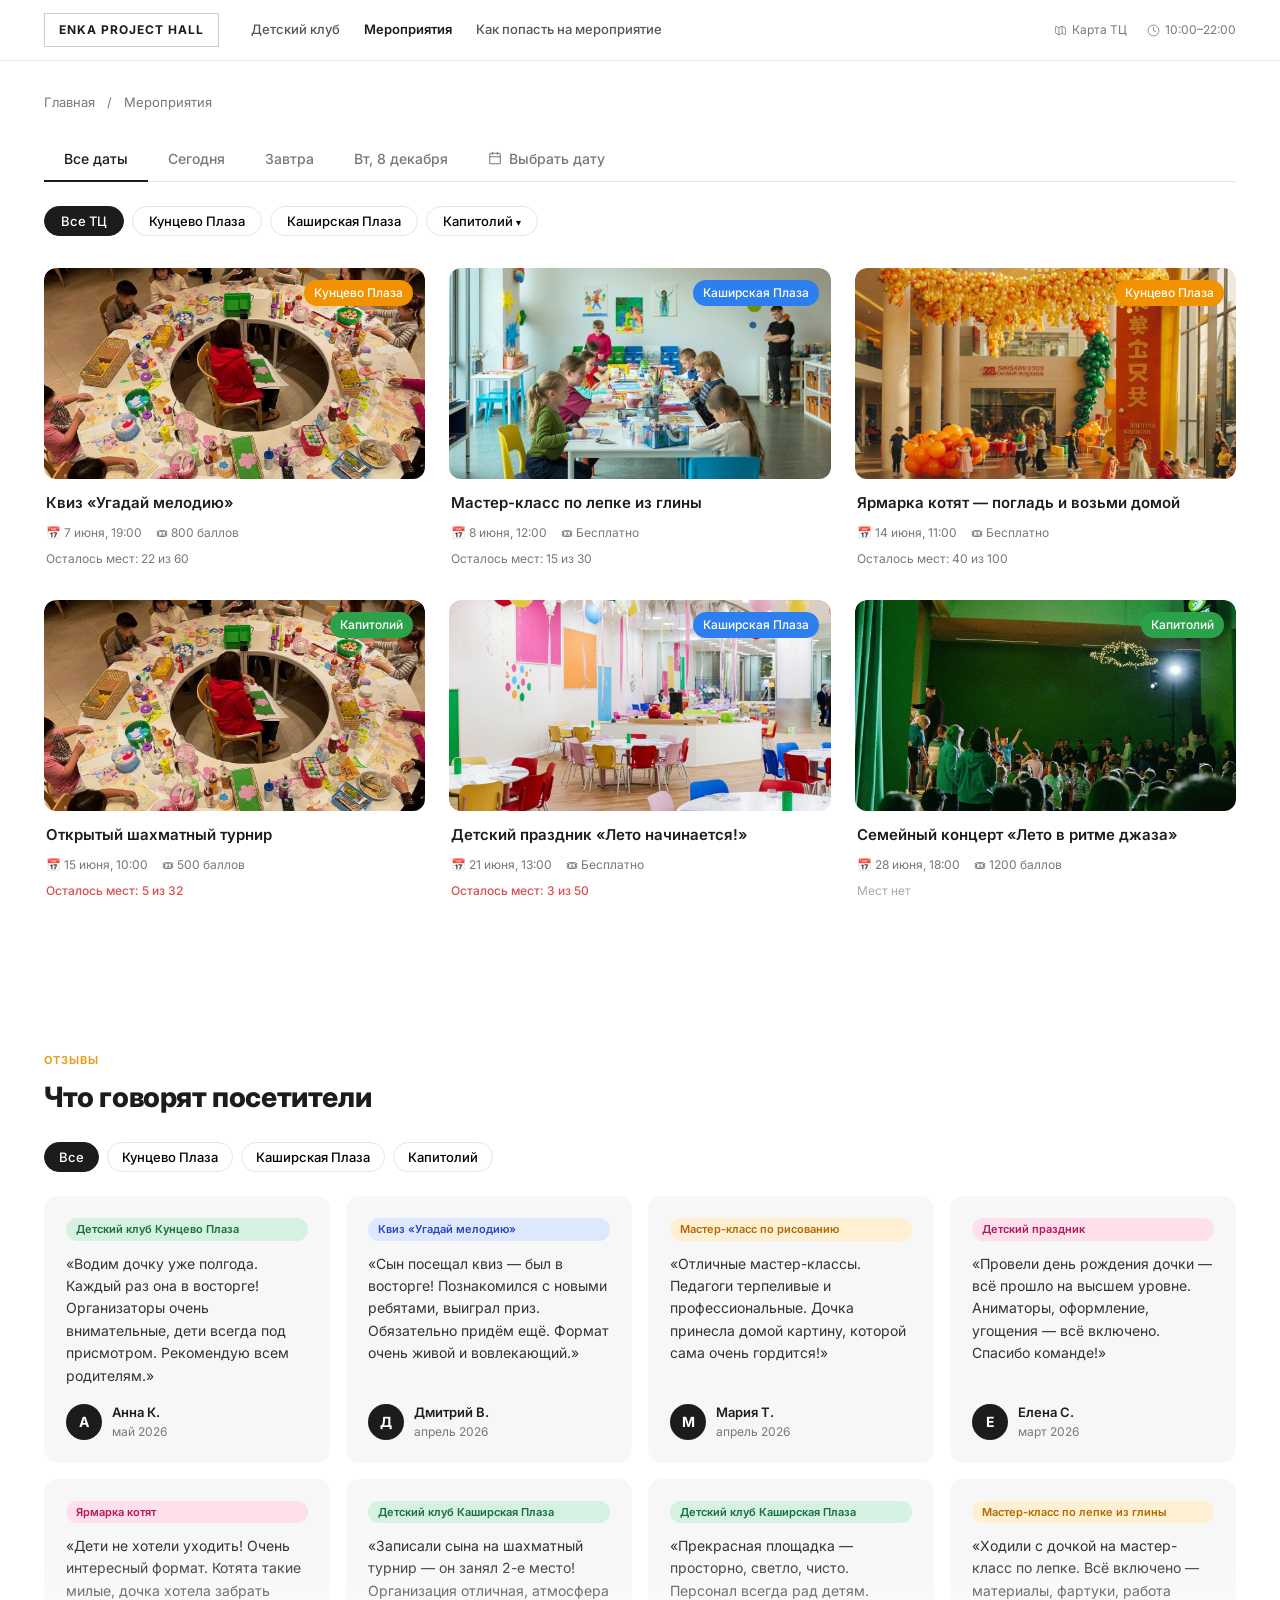
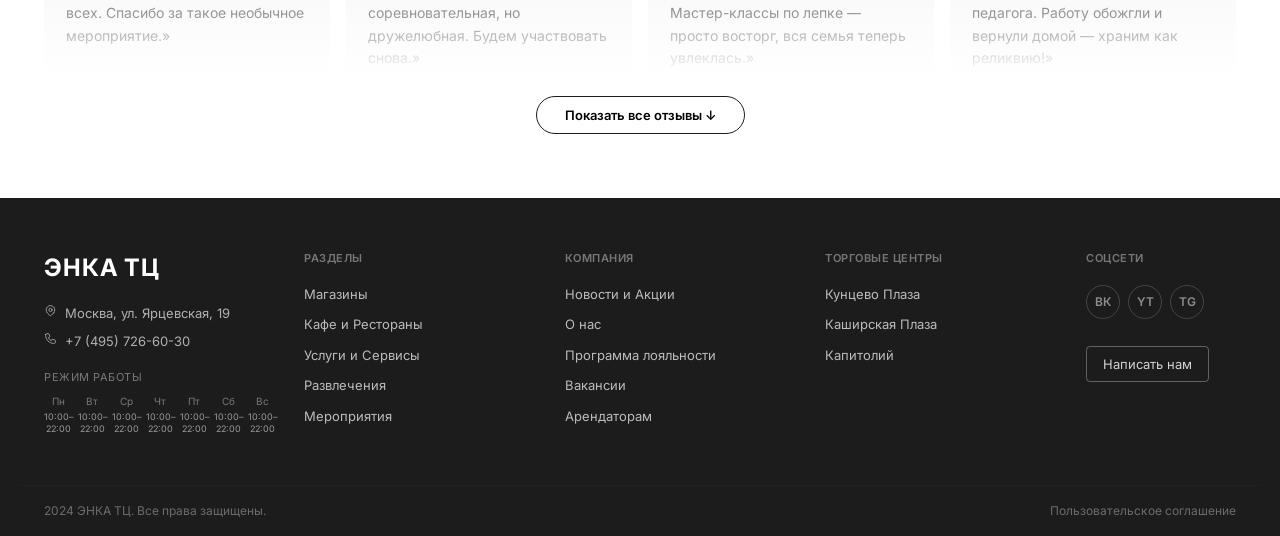
==== index.html @ 7081c16c "Соц-попап, ТЦ-бейджи на карточках, фикс кнопок App Store - landings.js: попап Telegram + ВКонтакте ч" ====
<!DOCTYPE html>
<html lang="ru">
<head>
  <meta charset="UTF-8">
  <meta name="viewport" content="width=device-width, initial-scale=1.0">
  <title>Мероприятия — ЭНКА ТЦ</title>
  <link rel="stylesheet" href="css/style.css">
  <style>
    html { scroll-behavior: smooth; }

    /* TC filter pills */
    .filters { display: flex; gap: 8px; flex-wrap: wrap; }
    .tc-pill {
      padding: 6px 16px; border: 1.5px solid #E5E5E5; border-radius: 50px;
      background: #fff; font-size: 13px; font-weight: 500; cursor: pointer;
      transition: border-color .18s, background .18s, color .18s;
      white-space: nowrap;
    }
    .tc-pill:hover { border-color: #1C1C1C; }
    .tc-pill.active { background: #1C1C1C; color: #fff; border-color: #1C1C1C; }
    .tc-pill__arrow { font-size: 10px; display: inline-block; transition: transform .18s; }
    .tc-pill--parent.open .tc-pill__arrow { transform: rotate(180deg); }
    .filters-kap { display: none; margin-top: 8px; gap: 8px; flex-wrap: wrap; }
    .filters-kap.open { display: flex; }
    .tc-pill--sub { font-size: 12px; padding: 4px 12px; color: #555; }
    .tc-pill--sub.active { background: #444; color: #fff; border-color: #444; }

    /* Default image overlay */
    .event-card__img-wrap--default::after {
      content: ''; position: absolute; inset: 0;
      background: rgba(0,0,0,.18); pointer-events: none;
    }

    /* === Reviews === */
    .reviews-section { padding: 64px 0; background: #fff; }
    .reviews-section__header { margin-bottom: 24px; }
    .reviews-section__eyebrow { font-size: 11px; font-weight: 700; letter-spacing: 1px; text-transform: uppercase; color: #E8A020; margin-bottom: 8px; }
    .reviews-section__title { font-size: 28px; font-weight: 800; letter-spacing: -.4px; }
    .reviews-filter { display: flex; gap: 8px; flex-wrap: wrap; margin-bottom: 24px; }
    .reviews-filter__btn {
      padding: 6px 14px; border: 1px solid #E5E5E5; border-radius: 20px;
      background: #fff; font-size: 13px; font-weight: 500; cursor: pointer; transition: .15s;
    }
    .reviews-filter__btn:hover { border-color: #1C1C1C; }
    .reviews-filter__btn.active { background: #1C1C1C; color: #fff; border-color: #1C1C1C; }

    /* Reviews collapse */
    .reviews-grid-wrap { position: relative; }
    .reviews-grid-wrap.collapsed .reviews-grid { max-height: 480px; overflow: hidden; }
    .reviews-grid-wrap.collapsed::after {
      content: ''; position: absolute; bottom: 0; left: 0; right: 0;
      height: 120px; background: linear-gradient(to bottom, transparent, #fff);
      pointer-events: none;
    }
    .reviews-expand-btn {
      display: block; margin: 20px auto 0; padding: 10px 28px;
      border: 1.5px solid #1C1C1C; border-radius: 50px;
      background: #fff; font-size: 13px; font-weight: 600; cursor: pointer;
      transition: background .15s, color .15s;
    }
    .reviews-expand-btn:hover { background: #1C1C1C; color: #fff; }

    .reviews-grid { display: grid; grid-template-columns: repeat(auto-fill, minmax(280px, 1fr)); gap: 16px; transition: max-height .5s ease; }
    .review-item {
      background: #F7F7F7; border-radius: 14px; padding: 22px; transition: opacity .2s;
      display: flex; flex-direction: column;
    }
    .review-item.hidden { display: none; }
    .review-item__tag {
      display: inline-block; padding: 3px 10px;
      border-radius: 20px; font-size: 11px; font-weight: 600; margin-bottom: 12px;
    }
    /* Tag color palettes by event type */
    .review-item__tag--kids    { background: #d4f1e1; color: #1a6e42; }
    .review-item__tag--quiz    { background: #dde8ff; color: #3044b8; }
    .review-item__tag--master  { background: #fff0d4; color: #b06b00; }
    .review-item__tag--concert { background: #ede0f8; color: #6d28d9; }
    .review-item__tag--party   { background: #fde0ec; color: #b5175a; }
    .review-item__tag--sport   { background: #d4eef5; color: #0e6e8a; }
    .review-item__tag--default { background: #F0F0F0; color: #555; }

    .review-item__text { font-size: 14px; line-height: 1.6; color: #333; margin-bottom: 16px; flex: 1; }
    .review-item__author { display: flex; align-items: center; gap: 10px; margin-top: auto; }
    .review-item__avatar {
      width: 36px; height: 36px; border-radius: 50%; background: #1C1C1C; color: #fff;
      font-size: 14px; font-weight: 700; display: flex; align-items: center; justify-content: center;
      flex-shrink: 0;
    }
    .review-item__name { font-size: 13px; font-weight: 600; }
    .review-item__date { font-size: 12px; color: #787878; }
  </style>
</head>
<body class="page-wrapper">

  <header class="header">
    <div class="header__inner">
      <a href="index.html" class="header__logo">Enka Project Hall</a>
      <nav class="header__nav">
        <a href="kids-landings/kuntsevo/index.html">Детский клуб</a>
        <a href="index.html" class="active">Мероприятия</a>
        <a href="how-it-works.html">Как попасть на мероприятие</a>
      </nav>
      <div class="header__util">
        <div class="header__util-item">
          <a href="#">
            <svg width="13" height="13" fill="none" stroke="currentColor" stroke-width="1.5" viewBox="0 0 24 24"><path d="M9 20l-5.447-2.724A1 1 0 013 16.382V5.618a1 1 0 011.447-.894L9 7m0 13l6-3m-6 3V7m6 10l4.553 2.276A1 1 0 0021 18.382V7.618a1 1 0 00-.553-.894L15 4m0 13V4m0 0L9 7"/></svg>
            Карта ТЦ
          </a>
        </div>
        <div class="header__util-item">
          <svg width="13" height="13" fill="none" stroke="currentColor" stroke-width="1.5" viewBox="0 0 24 24"><circle cx="12" cy="12" r="10"/><path stroke-linecap="round" d="M12 6v6l4 2"/></svg>
          10:00–22:00
        </div>
      </div>
    </div>
  </header>


  <main>
    <div class="container">

      <nav class="breadcrumbs" aria-label="Хлебные крошки">
        <a href="#">Главная</a>
        <span class="breadcrumbs__sep">/</span>
        <span>Мероприятия</span>
      </nav>

      <!-- Date tabs -->
      <div class="date-tabs" id="dateTabs">
        <button class="date-tab active" data-date="all">Все даты</button>
        <button class="date-tab" id="tabToday"   data-date="today"></button>
        <button class="date-tab" id="tabTomorrow" data-date="tomorrow"></button>
        <button class="date-tab" id="tabDayAfter" data-date="dayafter"></button>
        <button class="date-tab date-tab--picker" id="tabPicker" data-date="picker">
          <svg width="14" height="14" fill="none" stroke="currentColor" stroke-width="1.8" viewBox="0 0 24 24"><rect x="3" y="4" width="18" height="18" rx="2"/><path stroke-linecap="round" d="M16 2v4M8 2v4M3 10h18"/></svg>
          <span id="tabPickerLabel">Выбрать дату</span>
        </button>
      </div>

      <div class="filters" id="filters">
        <button class="tc-pill active" data-tc="" id="tcAll">Все ТЦ</button>
        <button class="tc-pill" data-tc="kuntsevo">Кунцево Плаза</button>
        <button class="tc-pill" data-tc="kashirskaya">Каширская Плаза</button>
        <button class="tc-pill tc-pill--parent" data-tc="kapitoliy" id="tcKapBtn">Капитолий <span class="tc-pill__arrow">▾</span></button>
      </div>
      <div class="filters-kap" id="filtersKap">
        <button class="tc-pill tc-pill--sub" data-kap="kap-all">Все</button>
        <button class="tc-pill tc-pill--sub" data-kap="kap-vernadskogo">Вернадского</button>
        <button class="tc-pill tc-pill--sub" data-kap="kap-yasenevo">Ясенево</button>
        <button class="tc-pill tc-pill--sub" data-kap="kap-kolomenskoe">Коломенское</button>
        <button class="tc-pill tc-pill--sub" data-kap="kap-tepli-stan">Тёплый Стан</button>
        <button class="tc-pill tc-pill--sub" data-kap="kap-bibirevo">Бибирево</button>
        <button class="tc-pill tc-pill--sub" data-kap="kap-otradnoe">Отрадное</button>
        <button class="tc-pill tc-pill--sub" data-kap="kap-medvedkovo">Медведково</button>
        <button class="tc-pill tc-pill--sub" data-kap="kap-perovo">Перово</button>
        <button class="tc-pill tc-pill--sub" data-kap="kap-mitino">Митино</button>
      </div>

      <div class="events-grid" id="eventsGrid">

        <article class="event-card" data-tc="kuntsevo" data-type="quiz" data-date="2026-06-07">
          <a href="event.html#ticket-booking" class="event-card__link">
            <div class="event-card__img-wrap">
              <img src="img/hf_20260605_105018_34777873-0bb5-4d74-969a-7efc2752403d.png" alt="Квиз Угадай мелодию" loading="lazy">
              <span class="event-card__badge">Кунцево Плаза</span>
            </div>
            <div class="event-card__body">
              <h3 class="event-card__title">Квиз «Угадай мелодию»</h3>
              <div class="event-card__meta">
                <span>📅 7 июня, 19:00</span>
                <span>🎟 800 баллов</span>
              </div>
              <div class="event-card__seats">Осталось мест: 22 из 60</div>
            </div>
          </a>
        </article>

        <article class="event-card" data-tc="kashirskaya" data-type="master-class" data-date="2026-06-08">
          <a href="event.html#ticket-booking" class="event-card__link">
            <div class="event-card__img-wrap">
              <img src="img/hf_20260605_104713_5b276bfe-0da5-4ce1-a019-d7908626c489.png" alt="Мастер-класс по лепке" loading="lazy">
              <span class="event-card__badge">Каширская Плаза</span>
            </div>
            <div class="event-card__body">
              <h3 class="event-card__title">Мастер-класс по лепке из глины</h3>
              <div class="event-card__meta">
                <span>📅 8 июня, 12:00</span>
                <span>🎟 Бесплатно</span>
              </div>
              <div class="event-card__seats">Осталось мест: 15 из 30</div>
            </div>
          </a>
        </article>

        <article class="event-card" data-tc="kuntsevo" data-type="kids" data-date="2026-06-14">
          <a href="event.html#ticket-booking" class="event-card__link">
            <div class="event-card__img-wrap">
              <img src="img/hf_20260605_104644_2b12e580-48d6-42b9-b586-60da3f488c39.png" alt="Ярмарка котят" loading="lazy">
              <span class="event-card__badge">Кунцево Плаза</span>
            </div>
            <div class="event-card__body">
              <h3 class="event-card__title">Ярмарка котят — погладь и возьми домой</h3>
              <div class="event-card__meta">
                <span>📅 14 июня, 11:00</span>
                <span>🎟 Бесплатно</span>
              </div>
              <div class="event-card__seats">Осталось мест: 40 из 100</div>
            </div>
          </a>
        </article>

        <article class="event-card" data-tc="kapitoliy" data-type="quiz" data-date="2026-06-15">
          <a href="event.html#ticket-booking" class="event-card__link">
            <div class="event-card__img-wrap">
              <img src="img/hf_20260605_105018_34777873-0bb5-4d74-969a-7efc2752403d.png" alt="Шахматный турнир" loading="lazy">
              <span class="event-card__badge">Капитолий</span>
            </div>
            <div class="event-card__body">
              <h3 class="event-card__title">Открытый шахматный турнир</h3>
              <div class="event-card__meta">
                <span>📅 15 июня, 10:00</span>
                <span>🎟 500 баллов</span>
              </div>
              <div class="event-card__seats event-card__seats--low">Осталось мест: 5 из 32</div>
            </div>
          </a>
        </article>

        <article class="event-card" data-tc="kashirskaya" data-type="kids" data-date="2026-06-21">
          <a href="event.html#ticket-booking" class="event-card__link">
            <div class="event-card__img-wrap">
              <img src="img/hf_20260605_104809_157f395a-c945-48d2-80f0-a34dfb17ba7d.png" alt="Детский праздник" loading="lazy">
              <span class="event-card__badge">Каширская Плаза</span>
            </div>
            <div class="event-card__body">
              <h3 class="event-card__title">Детский праздник «Лето начинается!»</h3>
              <div class="event-card__meta">
                <span>📅 21 июня, 13:00</span>
                <span>🎟 Бесплатно</span>
              </div>
              <div class="event-card__seats event-card__seats--low">Осталось мест: 3 из 50</div>
            </div>
          </a>
        </article>

        <article class="event-card" data-tc="kapitoliy" data-type="concert" data-date="2026-06-28">
          <a href="event.html#ticket-booking" class="event-card__link">
            <div class="event-card__img-wrap">
              <img src="img/hf_20260605_104737_00a8f8b5-2408-48d4-9c27-2b1f9f0a3313.png" alt="Семейный концерт" loading="lazy">
              <span class="event-card__badge">Капитолий</span>
            </div>
            <div class="event-card__body">
              <h3 class="event-card__title">Семейный концерт «Лето в ритме джаза»</h3>
              <div class="event-card__meta">
                <span>📅 28 июня, 18:00</span>
                <span>🎟 1200 баллов</span>
              </div>
              <div class="event-card__seats event-card__seats--sold">Мест нет</div>
            </div>
          </a>
        </article>

      </div>

      <div class="no-results" id="noResults">
        <div class="no-results__icon">🗓</div>
        <p>Мероприятий по выбранным фильтрам нет.<br>Попробуйте изменить параметры поиска.</p>
      </div>

    </div><!-- /container -->

  </main>

  <!-- ===== REVIEWS SECTION ===== -->
  <section class="reviews-section">
    <div class="container">
      <div class="reviews-section__header">
        <div class="reviews-section__eyebrow">Отзывы</div>
        <div class="reviews-section__title">Что говорят посетители</div>
      </div>
      <div class="reviews-filter">
        <button class="reviews-filter__btn active" data-filter="all">Все</button>
        <button class="reviews-filter__btn" data-filter="kuntsevo">Кунцево Плаза</button>
        <button class="reviews-filter__btn" data-filter="kashirskaya">Каширская Плаза</button>
        <button class="reviews-filter__btn" data-filter="kapitoliy">Капитолий</button>
      </div>
      <div class="reviews-grid-wrap collapsed" id="reviewsWrap">
        <div class="reviews-grid" id="reviewsGrid">

          <div class="review-item" data-tc="kuntsevo">
            <div class="review-item__tag review-item__tag--kids">Детский клуб Кунцево Плаза</div>
            <p class="review-item__text">«Водим дочку уже полгода. Каждый раз она в восторге! Организаторы очень внимательные, дети всегда под присмотром. Рекомендую всем родителям.»</p>
            <div class="review-item__author">
              <div class="review-item__avatar">А</div>
              <div><div class="review-item__name">Анна К.</div><div class="review-item__date">май 2026</div></div>
            </div>
          </div>

          <div class="review-item" data-tc="kuntsevo">
            <div class="review-item__tag review-item__tag--quiz">Квиз «Угадай мелодию»</div>
            <p class="review-item__text">«Сын посещал квиз — был в восторге! Познакомился с новыми ребятами, выиграл приз. Обязательно придём ещё. Формат очень живой и вовлекающий.»</p>
            <div class="review-item__author">
              <div class="review-item__avatar">Д</div>
              <div><div class="review-item__name">Дмитрий В.</div><div class="review-item__date">апрель 2026</div></div>
            </div>
          </div>

          <div class="review-item" data-tc="kuntsevo">
            <div class="review-item__tag review-item__tag--master">Мастер-класс по рисованию</div>
            <p class="review-item__text">«Отличные мастер-классы. Педагоги терпеливые и профессиональные. Дочка принесла домой картину, которой сама очень гордится!»</p>
            <div class="review-item__author">
              <div class="review-item__avatar">М</div>
              <div><div class="review-item__name">Мария Т.</div><div class="review-item__date">апрель 2026</div></div>
            </div>
          </div>

          <div class="review-item" data-tc="kuntsevo">
            <div class="review-item__tag review-item__tag--party">Детский праздник</div>
            <p class="review-item__text">«Провели день рождения дочки — всё прошло на высшем уровне. Аниматоры, оформление, угощения — всё включено. Спасибо команде!»</p>
            <div class="review-item__author">
              <div class="review-item__avatar">Е</div>
              <div><div class="review-item__name">Елена С.</div><div class="review-item__date">март 2026</div></div>
            </div>
          </div>

          <div class="review-item" data-tc="kuntsevo">
            <div class="review-item__tag review-item__tag--party">Ярмарка котят</div>
            <p class="review-item__text">«Дети не хотели уходить! Очень интересный формат. Котята такие милые, дочка хотела забрать всех. Спасибо за такое необычное мероприятие.»</p>
            <div class="review-item__author">
              <div class="review-item__avatar">О</div>
              <div><div class="review-item__name">Ольга И.</div><div class="review-item__date">март 2026</div></div>
            </div>
          </div>

          <div class="review-item" data-tc="kashirskaya">
            <div class="review-item__tag review-item__tag--kids">Детский клуб Каширская Плаза</div>
            <p class="review-item__text">«Записали сына на шахматный турнир — он занял 2-е место! Организация отличная, атмосфера соревновательная, но дружелюбная. Будем участвовать снова.»</p>
            <div class="review-item__author">
              <div class="review-item__avatar">С</div>
              <div><div class="review-item__name">Сергей П.</div><div class="review-item__date">май 2026</div></div>
            </div>
          </div>

          <div class="review-item" data-tc="kashirskaya">
            <div class="review-item__tag review-item__tag--kids">Детский клуб Каширская Плаза</div>
            <p class="review-item__text">«Прекрасная площадка — просторно, светло, чисто. Персонал всегда рад детям. Мастер-классы по лепке — просто восторг, вся семья теперь увлеклась.»</p>
            <div class="review-item__author">
              <div class="review-item__avatar">Н</div>
              <div><div class="review-item__name">Наталья Л.</div><div class="review-item__date">апрель 2026</div></div>
            </div>
          </div>

          <div class="review-item" data-tc="kashirskaya">
            <div class="review-item__tag review-item__tag--master">Мастер-класс по лепке из глины</div>
            <p class="review-item__text">«Ходили с дочкой на мастер-класс по лепке. Всё включено — материалы, фартуки, работа педагога. Работу обожгли и вернули домой — храним как реликвию!»</p>
            <div class="review-item__author">
              <div class="review-item__avatar">И</div>
              <div><div class="review-item__name">Ирина К.</div><div class="review-item__date">апрель 2026</div></div>
            </div>
          </div>

          <div class="review-item" data-tc="kashirskaya">
            <div class="review-item__tag review-item__tag--party">Детский праздник «Лето начинается!»</div>
            <p class="review-item__text">«Детский праздник прошёл замечательно. Программа насыщенная, дети были заняты всё время. Очень понравилось, что никакой суеты — всё чётко по расписанию.»</p>
            <div class="review-item__author">
              <div class="review-item__avatar">Т</div>
              <div><div class="review-item__name">Татьяна В.</div><div class="review-item__date">май 2026</div></div>
            </div>
          </div>

          <div class="review-item" data-tc="kapitoliy">
            <div class="review-item__tag review-item__tag--concert">Семейный концерт</div>
            <p class="review-item__text">«Концерт «Лето в ритме джаза» был просто потрясающий. Живая музыка, профессиональные музыканты, дети слушали с открытым ртом. Отличное культурное мероприятие.»</p>
            <div class="review-item__author">
              <div class="review-item__avatar">А</div>
              <div><div class="review-item__name">Алексей М.</div><div class="review-item__date">май 2026</div></div>
            </div>
          </div>

          <div class="review-item" data-tc="kapitoliy">
            <div class="review-item__tag review-item__tag--kids">Детский клуб Капитолий</div>
            <p class="review-item__text">«Очень удобное расположение — у главного входа. Детей не нужно далеко вести, можно самому сходить в магазин пока ребёнок на занятии. Очень продуманно!»</p>
            <div class="review-item__author">
              <div class="review-item__avatar">П</div>
              <div><div class="review-item__name">Павел Н.</div><div class="review-item__date">март 2026</div></div>
            </div>
          </div>

          <div class="review-item" data-tc="kapitoliy">
            <div class="review-item__tag review-item__tag--sport">Шахматный турнир</div>
            <p class="review-item__text">«Открытый шахматный турнир — отличная инициатива. Уровень участников разный, поэтому и новичкам интересно. Призы реальные, организация на высоте.»</p>
            <div class="review-item__author">
              <div class="review-item__avatar">Ю</div>
              <div><div class="review-item__name">Юлия Р.</div><div class="review-item__date">апрель 2026</div></div>
            </div>
          </div>

        </div>
      </div>
      <button class="reviews-expand-btn" id="reviewsExpandBtn">Показать все отзывы ↓</button>
    </div>
  </section>


  <footer class="footer">
    <div class="footer__inner">
      <div>
        <div class="footer__logo">ЭНКА ТЦ</div>
        <div class="footer__contact-row">
          <svg width="13" height="13" fill="none" stroke="currentColor" stroke-width="1.5" viewBox="0 0 24 24"><path stroke-linecap="round" stroke-linejoin="round" d="M17.657 16.657L13.414 20.9a1.998 1.998 0 01-2.827 0l-4.244-4.243a8 8 0 1111.314 0z"/><path stroke-linecap="round" stroke-linejoin="round" d="M15 11a3 3 0 11-6 0 3 3 0 016 0z"/></svg>
          Москва, ул. Ярцевская, 19
        </div>
        <div class="footer__contact-row">
          <svg width="13" height="13" fill="none" stroke="currentColor" stroke-width="1.5" viewBox="0 0 24 24"><path stroke-linecap="round" d="M3 5a2 2 0 012-2h3.28a1 1 0 01.948.684l1.498 4.493a1 1 0 01-.502 1.21l-2.257 1.13a11.042 11.042 0 005.516 5.516l1.13-2.257a1 1 0 011.21-.502l4.493 1.498a1 1 0 01.684.949V19a2 2 0 01-2 2h-1C9.716 21 3 14.284 3 6V5z"/></svg>
          +7 (495) 726-60-30
        </div>
        <div class="footer__hours-label">Режим работы</div>
        <div class="footer__hours-row">
          <div class="footer__hours-cell"><span>Пн</span><strong>10:00–22:00</strong></div>
          <div class="footer__hours-cell"><span>Вт</span><strong>10:00–22:00</strong></div>
          <div class="footer__hours-cell"><span>Ср</span><strong>10:00–22:00</strong></div>
          <div class="footer__hours-cell"><span>Чт</span><strong>10:00–22:00</strong></div>
          <div class="footer__hours-cell"><span>Пт</span><strong>10:00–22:00</strong></div>
          <div class="footer__hours-cell"><span>Сб</span><strong>10:00–22:00</strong></div>
          <div class="footer__hours-cell"><span>Вс</span><strong>10:00–22:00</strong></div>
        </div>
      </div>
      <div class="footer__col">
        <div class="footer__col-title">Разделы</div>
        <a href="#">Магазины</a>
        <a href="#">Кафе и Рестораны</a>
        <a href="#">Услуги и Сервисы</a>
        <a href="#">Развлечения</a>
        <a href="index.html">Мероприятия</a>
      </div>
      <div class="footer__col">
        <div class="footer__col-title">Компания</div>
        <a href="#">Новости и Акции</a>
        <a href="#">О нас</a>
        <a href="#">Программа лояльности</a>
        <a href="#">Вакансии</a>
        <a href="#">Арендаторам</a>
      </div>
      <div class="footer__col">
        <div class="footer__col-title">Торговые центры</div>
        <a href="https://www.kuntsevoplaza.ru" target="_blank" rel="noopener">Кунцево Плаза</a>
        <a href="https://www.kashirskaya-plaza.ru" target="_blank" rel="noopener">Каширская Плаза</a>
        <a href="https://www.kapitoliy.ru" target="_blank" rel="noopener">Капитолий</a>
      </div>
      <div class="footer__col">
        <div class="footer__col-title">Соцсети</div>
        <div class="footer__social">
          <a href="#" aria-label="ВКонтакте">ВК</a>
          <a href="#" aria-label="YouTube">YT</a>
          <a href="#" aria-label="Telegram">TG</a>
        </div>
        <button class="footer__write-btn">Написать нам</button>
      </div>
    </div>
    <div class="footer__bottom">
      <span>2024 ЭНКА ТЦ. Все права защищены.</span>
      <a href="#">Пользовательское соглашение</a>
    </div>
  </footer>

  <!-- Calendar overlay + popup (outside document flow) -->
  <div class="cal-overlay" id="calOverlay"></div>
  <div class="cal-popup" id="calPopup">
    <div class="cal-header">
      <button class="cal-nav" id="calPrev">‹</button>
      <span class="cal-title" id="calTitle"></span>
      <button class="cal-nav" id="calNext">›</button>
    </div>
    <div class="cal-grid" id="calGrid"></div>
  </div>

  <script>
  /* ===== VENUE BOOKING: availability calendar + form ===== */
  (function () {
    'use strict';

    /* ---- Schedule data (mirrors /data/venue-schedule.json) ---- */
    var SCHEDULE = {
      kuntsevo: {
        halls: ['Зал «Сказочный»', 'Зал «Космический»'],
        schedule: {
          '2026-06-10': {
            'Зал «Сказочный»':  { '10:00–14:00': 'busy', '14:00–18:00': 'free',  '18:00–22:00': 'free'  },
            'Зал «Космический»':{ '10:00–14:00': 'free', '14:00–18:00': 'free',  '18:00–22:00': 'busy'  }
          },
          '2026-06-14': {
            'Зал «Сказочный»':  { '10:00–14:00': 'busy', '14:00–18:00': 'busy',  '18:00–22:00': 'busy'  },
            'Зал «Космический»':{ '10:00–14:00': 'busy', '14:00–18:00': 'busy',  '18:00–22:00': 'busy'  }
          },
          '2026-06-19': {
            'Зал «Сказочный»':  { '10:00–14:00': 'free', '14:00–18:00': 'busy',  '18:00–22:00': 'free'  },
            'Зал «Космический»':{ '10:00–14:00': 'free', '14:00–18:00': 'free',  '18:00–22:00': 'busy'  }
          },
          '2026-06-21': {
            'Зал «Сказочный»':  { '10:00–14:00': 'free', '14:00–18:00': 'free',  '18:00–22:00': 'free'  },
            'Зал «Космический»':{ '10:00–14:00': 'busy', '14:00–18:00': 'free',  '18:00–22:00': 'free'  }
          },
          '2026-06-28': {
            'Зал «Сказочный»':  { '10:00–14:00': 'busy', '14:00–18:00': 'busy',  '18:00–22:00': 'free'  },
            'Зал «Космический»':{ '10:00–14:00': 'busy', '14:00–18:00': 'busy',  '18:00–22:00': 'busy'  }
          },
          '2026-07-05': {
            'Зал «Сказочный»':  { '10:00–14:00': 'free', '14:00–18:00': 'free',  '18:00–22:00': 'free'  },
            'Зал «Космический»':{ '10:00–14:00': 'free', '14:00–18:00': 'free',  '18:00–22:00': 'free'  }
          },
          '2026-07-12': {
            'Зал «Сказочный»':  { '10:00–14:00': 'free', '14:00–18:00': 'busy',  '18:00–22:00': 'busy'  },
            'Зал «Космический»':{ '10:00–14:00': 'free', '14:00–18:00': 'free',  '18:00–22:00': 'busy'  }
          }
        }
      },
      kashirskaya: {
        halls: ['Банкетный зал', 'Конференц-зал', 'Лофт'],
        schedule: {
          '2026-06-07': {
            'Банкетный зал':  { '10:00–14:00': 'free',  '14:00–18:00': 'free',  '18:00–22:00': 'busy' },
            'Конференц-зал':  { '10:00–14:00': 'busy',  '14:00–18:00': 'free',  '18:00–22:00': 'free' },
            'Лофт':           { '10:00–14:00': 'free',  '14:00–18:00': 'free',  '18:00–22:00': 'free' }
          },
          '2026-06-13': {
            'Банкетный зал':  { '10:00–14:00': 'busy',  '14:00–18:00': 'busy',  '18:00–22:00': 'busy' },
            'Конференц-зал':  { '10:00–14:00': 'busy',  '14:00–18:00': 'busy',  '18:00–22:00': 'busy' },
            'Лофт':           { '10:00–14:00': 'busy',  '14:00–18:00': 'busy',  '18:00–22:00': 'busy' }
          },
          '2026-06-20': {
            'Банкетный зал':  { '10:00–14:00': 'free',  '14:00–18:00': 'free',  '18:00–22:00': 'free' },
            'Конференц-зал':  { '10:00–14:00': 'free',  '14:00–18:00': 'busy',  '18:00–22:00': 'free' },
            'Лофт':           { '10:00–14:00': 'free',  '14:00–18:00': 'free',  '18:00–22:00': 'busy' }
          },
          '2026-07-04': {
            'Банкетный зал':  { '10:00–14:00': 'busy',  '14:00–18:00': 'free',  '18:00–22:00': 'free' },
            'Конференц-зал':  { '10:00–14:00': 'free',  '14:00–18:00': 'free',  '18:00–22:00': 'free' },
            'Лофт':           { '10:00–14:00': 'free',  '14:00–18:00': 'free',  '18:00–22:00': 'free' }
          }
        }
      },
      kapitoliy: {
        halls: ['Большой зал', 'Малый зал'],
        schedule: {
          '2026-06-06': {
            'Большой зал': { '10:00–14:00': 'free', '14:00–18:00': 'busy', '18:00–22:00': 'free' },
            'Малый зал':   { '10:00–14:00': 'busy', '14:00–18:00': 'free', '18:00–22:00': 'free' }
          },
          '2026-06-13': {
            'Большой зал': { '10:00–14:00': 'busy', '14:00–18:00': 'busy', '18:00–22:00': 'busy' },
            'Малый зал':   { '10:00–14:00': 'busy', '14:00–18:00': 'free', '18:00–22:00': 'busy' }
          },
          '2026-06-27': {
            'Большой зал': { '10:00–14:00': 'free', '14:00–18:00': 'free', '18:00–22:00': 'free' },
            'Малый зал':   { '10:00–14:00': 'free', '14:00–18:00': 'free', '18:00–22:00': 'free' }
          },
          '2026-07-11': {
            'Большой зал': { '10:00–14:00': 'busy', '14:00–18:00': 'busy', '18:00–22:00': 'free' },
            'Малый зал':   { '10:00–14:00': 'free', '14:00–18:00': 'busy', '18:00–22:00': 'free' }
          }
        }
      }
    };

    var MONTHS_RU = ['Январь','Февраль','Март','Апрель','Май','Июнь',
                     'Июль','Август','Сентябрь','Октябрь','Ноябрь','Декабрь'];
    var MONTHS_RU_GEN = ['января','февраля','марта','апреля','мая','июня',
                         'июля','августа','сентября','октября','ноября','декабря'];
    var WEEKDAYS = ['Воскресенье','Понедельник','Вторник','Среда','Четверг','Пятница','Суббота'];

    var now = new Date(); now.setHours(0,0,0,0);
    var availYear  = now.getFullYear();
    var availMonth = now.getMonth();
    var currentTc  = 'kuntsevo';
    var selectedDateYMD = null;
    var selectedHall    = null;

    var tcSelect    = document.getElementById('venueTcSelect');
    var availGrid   = document.getElementById('availGrid');
    var availTitle  = document.getElementById('availTitle');
    var overlay     = document.getElementById('availOverlay');
    var popup       = document.getElementById('availPopup');
    var popupDate   = document.getElementById('availPopupDate');
    var popupBody   = document.getElementById('availPopupBody');
    var popupClose  = document.getElementById('availPopupClose');
    var popupCancel = document.getElementById('availPopupCancel');
    var popupBook   = document.getElementById('availPopupBook');
    var hallSelect  = document.getElementById('vf_hall');
    var tcHidden    = document.getElementById('vf_tc');

    function toYMD(d) {
      return d.getFullYear() + '-' +
        String(d.getMonth()+1).padStart(2,'0') + '-' +
        String(d.getDate()).padStart(2,'0');
    }

    function getDayStatus(tc, ymd) {
      var dateObj = new Date(ymd + 'T00:00:00');
      if (dateObj < now) return 'past';
      var data = SCHEDULE[tc];
      if (!data || !data.schedule[ymd]) return 'free';
      var dayData = data.schedule[ymd];
      var total = 0, busy = 0;
      Object.keys(dayData).forEach(function (hall) {
        Object.values(dayData[hall]).forEach(function (v) {
          total++;
          if (v === 'busy') busy++;
        });
      });
      if (busy === 0) return 'free';
      if (busy === total) return 'busy';
      return 'partial';
    }

    function updateHallSelect(tc) {
      var halls = SCHEDULE[tc] ? SCHEDULE[tc].halls : [];
      hallSelect.innerHTML = halls.map(function (h) {
        return '<option value="' + h + '">' + h + '</option>';
      }).join('');
    }

    function renderAvailCalendar() {
      availTitle.textContent = MONTHS_RU[availMonth] + ' ' + availYear;
      availGrid.innerHTML = '';

      ['ПН','ВТ','СР','ЧТ','ПТ','СБ','ВС'].forEach(function (n) {
        var el = document.createElement('div');
        el.className = 'avail-day-name';
        el.textContent = n;
        availGrid.appendChild(el);
      });

      var firstDow = (new Date(availYear, availMonth, 1).getDay() + 6) % 7;
      var prevLast = new Date(availYear, availMonth, 0).getDate();
      for (var i = firstDow - 1; i >= 0; i--) {
        var el = document.createElement('div');
        el.className = 'avail-day avail-day--other';
        el.textContent = prevLast - i;
        availGrid.appendChild(el);
      }

      var daysInMonth = new Date(availYear, availMonth+1, 0).getDate();
      var todayYMD = toYMD(now);
      for (var d = 1; d <= daysInMonth; d++) {
        var ymd = availYear + '-' +
          String(availMonth+1).padStart(2,'0') + '-' +
          String(d).padStart(2,'0');
        var status = getDayStatus(currentTc, ymd);
        var el = document.createElement('div');
        el.className = 'avail-day avail-day--' + status;
        el.textContent = d;
        el.dataset.ymd = ymd;
        if (ymd === todayYMD) el.classList.add('avail-day--today');
        if (ymd === selectedDateYMD) el.classList.add('avail-day--selected');
        if (status !== 'past' && status !== 'busy') {
          el.addEventListener('click', function () { openAvailPopup(this.dataset.ymd); });
        }
        availGrid.appendChild(el);
      }

      var total = firstDow + daysInMonth;
      var rem   = (7 - (total % 7)) % 7;
      for (var r = 1; r <= rem; r++) {
        var el = document.createElement('div');
        el.className = 'avail-day avail-day--other';
        el.textContent = r;
        availGrid.appendChild(el);
      }
    }

    function openAvailPopup(ymd) {
      var parts = ymd.split('-');
      var d = new Date(ymd + 'T00:00:00');
      popupDate.textContent = WEEKDAYS[d.getDay()] + ', ' + parseInt(parts[2]) + ' ' + MONTHS_RU_GEN[d.getMonth()];

      var data = SCHEDULE[currentTc];
      var dayData = (data && data.schedule[ymd]) ? data.schedule[ymd] : null;
      var halls   = data ? data.halls : [];

      popupBody.innerHTML = '';
      halls.forEach(function (hall) {
        var hallDiv = document.createElement('div');
        hallDiv.className = 'avail-popup__hall';
        var nameEl = document.createElement('div');
        nameEl.className = 'avail-popup__hall-name';
        nameEl.textContent = hall;
        var slotsEl = document.createElement('div');
        slotsEl.className = 'avail-popup__slots';

        var slots = (dayData && dayData[hall]) ? dayData[hall] : {
          '10:00–14:00': 'free', '14:00–18:00': 'free', '18:00–22:00': 'free'
        };
        Object.keys(slots).forEach(function (time) {
          var st = slots[time];
          var slotEl = document.createElement('div');
          slotEl.className = 'avail-slot avail-slot--' + st;
          var timeEl = document.createElement('span');
          timeEl.className = 'avail-slot__time';
          timeEl.textContent = time;
          var statusEl = document.createElement('span');
          statusEl.className = 'avail-slot__status';
          statusEl.textContent = st === 'free' ? 'Свободно' : 'Занято';
          slotEl.appendChild(timeEl);
          slotEl.appendChild(statusEl);
          if (st === 'free') {
            var btn = document.createElement('button');
            btn.className = 'avail-slot__btn';
            btn.textContent = 'Выбрать';
            btn.addEventListener('click', function () {
              fillFormFromSlot(ymd, hall, time);
              closeAvailPopup();
            });
            slotEl.appendChild(btn);
          }
          slotsEl.appendChild(slotEl);
        });

        hallDiv.appendChild(nameEl);
        hallDiv.appendChild(slotsEl);
        popupBody.appendChild(hallDiv);
      });

      popup.dataset.ymd = ymd;
      popup.classList.add('open');
      overlay.classList.add('open');
    }

    function closeAvailPopup() {
      popup.classList.remove('open');
      overlay.classList.remove('open');
    }

    function fillFormFromSlot(ymd, hall, timeSlot) {
      selectedDateYMD = ymd;
      selectedHall    = hall;

      var dateInput = document.getElementById('vf_date');
      dateInput.value = ymd;
      dateInput.classList.add('highlight');

      var hallEl = document.getElementById('vf_hall');
      hallEl.value = hall;
      hallEl.classList.add('highlight');

      /* parse time range into from/to fields */
      var parts = timeSlot.split('–');
      if (parts.length === 2) {
        var fromEl = document.getElementById('vf_time_from');
        var toEl   = document.getElementById('vf_time_to');
        fromEl.value = parts[0].trim().replace(':', ':');
        toEl.value   = parts[1].trim().replace(':', ':');
        fromEl.classList.add('highlight');
        toEl.classList.add('highlight');
      }

      renderAvailCalendar();

      /* scroll to form */
      var form = document.getElementById('venueFormWrap');
      if (form) {
        setTimeout(function () {
          form.scrollIntoView({ behavior: 'smooth', block: 'start' });
        }, 120);
      }
    }

    /* "Забронировать этот день" fills date only */
    popupBook.addEventListener('click', function () {
      var ymd = popup.dataset.ymd;
      selectedDateYMD = ymd;
      var dateInput = document.getElementById('vf_date');
      dateInput.value = ymd;
      dateInput.classList.add('highlight');
      renderAvailCalendar();
      closeAvailPopup();
      var form = document.getElementById('venueFormWrap');
      if (form) setTimeout(function () {
        form.scrollIntoView({ behavior: 'smooth', block: 'start' });
      }, 120);
    });

    popupClose.addEventListener('click', closeAvailPopup);
    popupCancel.addEventListener('click', closeAvailPopup);
    overlay.addEventListener('click', closeAvailPopup);

    document.getElementById('availPrev').addEventListener('click', function () {
      availMonth--;
      if (availMonth < 0) { availMonth = 11; availYear--; }
      renderAvailCalendar();
    });
    document.getElementById('availNext').addEventListener('click', function () {
      availMonth++;
      if (availMonth > 11) { availMonth = 0; availYear++; }
      renderAvailCalendar();
    });

    tcSelect.addEventListener('change', function () {
      currentTc = this.value;
      tcHidden.value = currentTc;
      updateHallSelect(currentTc);
      selectedDateYMD = null;
      selectedHall = null;
      /* update URL param */
      var url = new URL(window.location.href);
      url.searchParams.set('venue', currentTc);
      history.replaceState(null, '', url.toString());
      renderAvailCalendar();
    });

    /* File inputs — show filename */
    ['vf_banner','vf_pres'].forEach(function (id) {
      var input = document.getElementById(id);
      var nameEl = document.getElementById(id + '_name');
      if (!input || !nameEl) return;
      input.addEventListener('change', function () {
        var f = this.files[0];
        if (!f) { nameEl.textContent = ''; return; }
        var maxMb = id === 'vf_banner' ? 5 : 20;
        if (f.size > maxMb * 1024 * 1024) {
          nameEl.textContent = '⚠️ Файл слишком большой (макс. ' + maxMb + ' МБ)';
          this.value = '';
        } else {
          nameEl.textContent = '✓ ' + f.name;
        }
      });
    });

    /* Venue form submit */
    document.getElementById('venueForm').addEventListener('submit', function (e) {
      e.preventDefault();
      var required = ['venueTcSelect','vf_event_name','vf_event_desc','vf_date','vf_hall','vf_time_from','vf_time_to','vf_name','vf_phone','vf_email'];
      var ok = true;
      required.forEach(function (id) {
        var el = document.getElementById(id);
        el.classList.remove('error');
        if (!el.value.trim()) { el.classList.add('error'); ok = false; }
      });
      var emailEl = document.getElementById('vf_email');
      if (emailEl.value && !/^[^\s@]+@[^\s@]+\.[^\s@]+$/.test(emailEl.value)) {
        emailEl.classList.add('error'); ok = false;
      }
      if (!ok) return;

      var btn = document.getElementById('vfSubmit');
      btn.disabled = true;
      btn.textContent = 'Отправляем…';
      document.getElementById('vfError').classList.remove('visible');

      /* === Replace with real endpoint ===
      var formData = new FormData(document.getElementById('venueForm'));
      fetch('/api/venue-booking', { method: 'POST', body: formData })
        .then(function (r) { if (!r.ok) throw new Error(); })
        .then(showVenueSuccess).catch(showVenueError);
      */

      /* Prototype: simulate */
      setTimeout(showVenueSuccess, 900);
    });

    function showVenueSuccess() {
      try {
        var booking = {
          id: 'bk-' + Date.now(),
          submitted: new Date().toISOString(),
          tc: document.getElementById('venueTcSelect').value,
          eventName: document.getElementById('vf_event_name').value,
          eventDesc: document.getElementById('vf_event_desc').value,
          date:      document.getElementById('vf_date').value,
          hall:      document.getElementById('vf_hall').value,
          timeFrom:  document.getElementById('vf_time_from').value,
          timeTo:    document.getElementById('vf_time_to').value,
          name:      document.getElementById('vf_name').value,
          phone:     document.getElementById('vf_phone').value,
          email:     document.getElementById('vf_email').value,
          comment:   document.getElementById('vf_comment').value,
          status:    'new'
        };
        var list = JSON.parse(localStorage.getItem('afisha_bookings') || '[]');
        list.unshift(booking);
        localStorage.setItem('afisha_bookings', JSON.stringify(list));
      } catch (e) {}
      document.getElementById('venueForm').style.display = 'none';
      document.getElementById('vfSuccess').classList.add('visible');
    }
    function showVenueError() {
      var btn = document.getElementById('vfSubmit');
      btn.disabled = false;
      btn.textContent = 'Отправить заявку';
      document.getElementById('vfError').classList.add('visible');
    }

    /* Read URL param ?venue= on page load */
    (function () {
      var params = new URLSearchParams(window.location.search);
      var venueParam = params.get('venue');
      if (venueParam && SCHEDULE[venueParam]) {
        currentTc = venueParam;
        tcSelect.value = currentTc;
        tcHidden.value = currentTc;
      }
    })();

    /* Init */
    updateHallSelect(currentTc);
    renderAvailCalendar();

  })();
  </script>

  <script>
    (function () {
      /* ---- helpers ---- */
      function toYMD(d) {
        return d.getFullYear() + '-' +
          String(d.getMonth() + 1).padStart(2, '0') + '-' +
          String(d.getDate()).padStart(2, '0');
      }
      function formatRu(d) {
        var days = ['Вс','Пн','Вт','Ср','Чт','Пт','Сб'];
        var months = ['января','февраля','марта','апреля','мая','июня',
                      'июля','августа','сентября','октября','ноября','декабря'];
        return days[d.getDay()] + ', ' + d.getDate() + ' ' + months[d.getMonth()];
      }

      var now = new Date(); now.setHours(0, 0, 0, 0);
      var t0  = new Date(now);
      var t1  = new Date(now); t1.setDate(t1.getDate() + 1);
      var t2  = new Date(now); t2.setDate(t2.getDate() + 2);

      document.getElementById('tabToday').textContent    = 'Сегодня';
      document.getElementById('tabTomorrow').textContent = 'Завтра';
      document.getElementById('tabDayAfter').textContent = formatRu(t2);

      var dateMap = { today: toYMD(t0), tomorrow: toYMD(t1), dayafter: toYMD(t2) };

      /* ---- filter state ---- */
      var activeTc      = '';   /* '' = все ТЦ */
      var activeDateYMD = null;

      var grid      = document.getElementById('eventsGrid');
      var cards     = Array.from(grid.querySelectorAll('.event-card'));
      var noResults = document.getElementById('noResults');

      function applyFilters() {
        var visible = 0;
        cards.forEach(function (card) {
          var ok = (activeTc === '' || card.dataset.tc === activeTc) &&
                   (!activeDateYMD || card.dataset.date === activeDateYMD);
          card.classList.toggle('event-card--hidden', !ok);
          if (ok) visible++;
        });
        noResults.classList.toggle('visible', visible === 0);
      }

      /* ---- TC pill filter ---- */
      (function () {
        var kapBtn    = document.getElementById('tcKapBtn');
        var filtersKap = document.getElementById('filtersKap');

        document.getElementById('filters').addEventListener('click', function (e) {
          var btn = e.target.closest('.tc-pill');
          if (!btn) return;
          document.querySelectorAll('#filters .tc-pill').forEach(function (b) { b.classList.remove('active'); });
          btn.classList.add('active');
          activeTc = btn.dataset.tc;

          if (activeTc === 'kapitoliy') {
            kapBtn.classList.add('open');
            filtersKap.classList.add('open');
            /* activate first sub-pill */
            var firstSub = filtersKap.querySelector('.tc-pill--sub');
            if (firstSub) {
              document.querySelectorAll('.tc-pill--sub').forEach(function (b) { b.classList.remove('active'); });
              firstSub.classList.add('active');
            }
          } else {
            kapBtn.classList.remove('open');
            filtersKap.classList.remove('open');
            document.querySelectorAll('.tc-pill--sub').forEach(function (b) { b.classList.remove('active'); });
          }
          applyFilters();
        });

        filtersKap.addEventListener('click', function (e) {
          var btn = e.target.closest('.tc-pill--sub');
          if (!btn) return;
          document.querySelectorAll('.tc-pill--sub').forEach(function (b) { b.classList.remove('active'); });
          btn.classList.add('active');
          /* all Kapitoliy sub-TCs show same kapitoliy events */
          activeTc = 'kapitoliy';
          applyFilters();
        });
      })();

      /* ---- Date tabs (non-picker) ---- */
      document.getElementById('dateTabs').addEventListener('click', function (e) {
        var tab = e.target.closest('.date-tab');
        if (!tab || tab.id === 'tabPicker') return;
        document.querySelectorAll('.date-tab').forEach(function (t) { t.classList.remove('active'); });
        tab.classList.add('active');
        var val = tab.dataset.date;
        activeDateYMD = (val === 'all') ? null : (dateMap[val] || null);
        calSelectedYMD = null;
        document.getElementById('tabPickerLabel').textContent = 'Выбрать дату';
        applyFilters();
      });

      /* ---- Custom Calendar ---- */
      var MONTHS_RU = ['Январь','Февраль','Март','Апрель','Май','Июнь',
                       'Июль','Август','Сентябрь','Октябрь','Ноябрь','Декабрь'];
      var EVENT_DATES = cards.map(function (c) { return c.dataset.date; }).filter(Boolean);

      var calOverlay   = document.getElementById('calOverlay');
      var calPopup     = document.getElementById('calPopup');
      var calTitle     = document.getElementById('calTitle');
      var calGrid      = document.getElementById('calGrid');
      var tabPicker    = document.getElementById('tabPicker');
      var pickerLabel  = document.getElementById('tabPickerLabel');
      var calYear      = now.getFullYear();
      var calMonth     = now.getMonth();
      var calSelectedYMD = null;

      function openCalendar() {
        /* position below the picker button, centered on it */
        var rect = tabPicker.getBoundingClientRect();
        var popW = 318;
        var left = rect.left + rect.width / 2 - popW / 2;
        left = Math.max(8, Math.min(left, window.innerWidth - popW - 8));
        calPopup.style.top  = (rect.bottom + 10) + 'px';
        calPopup.style.left = left + 'px';
        renderCalendar();
        calPopup.classList.add('open');
        calOverlay.classList.add('open');
      }

      function closeCalendar() {
        calPopup.classList.remove('open');
        calOverlay.classList.remove('open');
      }

      function renderCalendar() {
        calTitle.textContent = MONTHS_RU[calMonth] + ', ' + calYear;
        calGrid.innerHTML = '';

        ['ПН','ВТ','СР','ЧТ','ПТ','СБ','ВС'].forEach(function (name) {
          var el = document.createElement('div');
          el.className = 'cal-day-name';
          el.textContent = name;
          calGrid.appendChild(el);
        });

        var firstDow = (new Date(calYear, calMonth, 1).getDay() + 6) % 7;
        var prevLast = new Date(calYear, calMonth, 0).getDate();
        for (var i = firstDow - 1; i >= 0; i--) {
          var el = document.createElement('div');
          el.className = 'cal-day cal-day--other';
          el.textContent = prevLast - i;
          calGrid.appendChild(el);
        }

        var daysInMonth = new Date(calYear, calMonth + 1, 0).getDate();
        var todayYMD    = toYMD(now);

        for (var d = 1; d <= daysInMonth; d++) {
          var ymd = calYear + '-' +
            String(calMonth + 1).padStart(2, '0') + '-' +
            String(d).padStart(2, '0');
          var el = document.createElement('div');
          el.className = 'cal-day';
          el.textContent = d;
          el.dataset.ymd = ymd;
          if (ymd === todayYMD) el.classList.add('cal-day--today');
          if (EVENT_DATES.indexOf(ymd) !== -1) el.classList.add('cal-day--has-event');
          if (ymd === calSelectedYMD) el.classList.add('cal-day--selected');
          el.addEventListener('click', onDayClick);
          calGrid.appendChild(el);
        }

        var total     = firstDow + daysInMonth;
        var remainder = (7 - (total % 7)) % 7;
        for (var r = 1; r <= remainder; r++) {
          var el = document.createElement('div');
          el.className = 'cal-day cal-day--other';
          el.textContent = r;
          calGrid.appendChild(el);
        }
      }

      function onDayClick(e) {
        e.stopPropagation();
        var ymd = this.dataset.ymd;
        calSelectedYMD = ymd;
        var parts = ymd.split('-');
        pickerLabel.textContent = parts[2] + '.' + parts[1] + '.' + parts[0];
        document.querySelectorAll('.date-tab').forEach(function (t) { t.classList.remove('active'); });
        tabPicker.classList.add('active');
        activeDateYMD = ymd;
        closeCalendar();
        applyFilters();
      }

      tabPicker.addEventListener('click', function (e) {
        e.stopPropagation();
        if (calPopup.classList.contains('open')) { closeCalendar(); } else { openCalendar(); }
      });

      document.getElementById('calPrev').addEventListener('click', function (e) {
        e.stopPropagation();
        calMonth--; if (calMonth < 0) { calMonth = 11; calYear--; }
        renderCalendar();
      });

      document.getElementById('calNext').addEventListener('click', function (e) {
        e.stopPropagation();
        calMonth++; if (calMonth > 11) { calMonth = 0; calYear++; }
        renderCalendar();
      });

      calOverlay.addEventListener('click', closeCalendar);
      calPopup.addEventListener('click', function (e) { e.stopPropagation(); });


      /* ---- Badge colours (Task 5) ---- */
      var BADGE_COLORS = {
        'Кунцево Плаза':  '#F39200',
        'Каширская Плаза': '#2D7FF0',
        'Капитолий':      '#2BA24A'
      };
      document.querySelectorAll('.event-card__badge').forEach(function (b) {
        var col = BADGE_COLORS[b.textContent.trim()];
        if (col) { b.style.background = col; b.style.color = '#fff'; }
      });

    })();
  </script>

  <script>
    /* === Reviews filter + expand/collapse === */
    (function () {
      var btns  = document.querySelectorAll('.reviews-filter__btn');
      var items = document.querySelectorAll('.review-item');
      btns.forEach(function (btn) {
        btn.addEventListener('click', function () {
          btns.forEach(function (b) { b.classList.remove('active'); });
          btn.classList.add('active');
          var f = btn.dataset.filter;
          items.forEach(function (item) {
            item.classList.toggle('hidden', f !== 'all' && item.dataset.tc !== f);
          });
        });
      });

      var wrap      = document.getElementById('reviewsWrap');
      var expandBtn = document.getElementById('reviewsExpandBtn');
      if (wrap && expandBtn) {
        expandBtn.addEventListener('click', function () {
          wrap.classList.remove('collapsed');
          expandBtn.style.display = 'none';
        });
      }
    })();

    /* === Smooth scroll for anchor links === */
    (function () {
      document.addEventListener('click', function (e) {
        var a = e.target.closest('a[href]');
        if (!a) return;
        var href = a.getAttribute('href');
        if (!href || href.charAt(0) !== '#' || href.length < 2) return;
        var target = document.querySelector(href);
        if (!target) return;
        e.preventDefault();
        target.scrollIntoView({ behavior: 'smooth', block: 'start' });
      });
    })();
  </script>

</body>
</html>
---- css/style.css ----
/* === FONTS === */
@import url('https://fonts.googleapis.com/css2?family=Inter:wght@400;500;600;700&display=swap');

/* === RESET === */
*, *::before, *::after { box-sizing: border-box; margin: 0; padding: 0; }
body { font-family: 'Inter', sans-serif; background: #fff; color: #1C1C1C; font-size: 14px; line-height: 1.5; }
a { text-decoration: none; color: inherit; }
img { max-width: 100%; display: block; }
button { font-family: inherit; cursor: pointer; }

/* === VARIABLES === */
:root {
  --clr-header: #1C1C1C;
  --clr-text: #1C1C1C;
  --clr-muted: #787878;
  --clr-border: #E5E5E5;
  --clr-bg-soft: #F5F5F5;
  --radius-card: 12px;
  --radius-pill: 50px;
  --container: 1240px;
}

/* === LAYOUT === */
.container { max-width: var(--container); margin: 0 auto; padding: 0 24px; }
.page-wrapper { min-height: 100vh; display: flex; flex-direction: column; }
main { flex: 1; padding: 32px 0 80px; }

/* === HEADER === */
.header {
  background: rgba(255,255,255,0.92);
  backdrop-filter: blur(12px);
  -webkit-backdrop-filter: blur(12px);
  border-bottom: 1px solid rgba(0,0,0,0.08);
  position: sticky; top: 0; z-index: 100;
  color: #1C1C1C;
}

.header__inner {
  max-width: var(--container); margin: 0 auto; padding: 0 24px;
  display: flex; align-items: center; height: 60px; gap: 8px;
}

.header__logo {
  font-size: 12px; font-weight: 700; letter-spacing: 1px;
  text-transform: uppercase; border: 1px solid rgba(0,0,0,0.2);
  padding: 7px 14px; color: #1C1C1C; white-space: nowrap;
  flex-shrink: 0; margin-right: 12px;
}
.header__logo:hover { border-color: #1C1C1C; }

.header__nav {
  display: flex; align-items: center; flex: 1;
  overflow-x: auto; scrollbar-width: none;
}
.header__nav::-webkit-scrollbar { display: none; }
.header__nav a {
  padding: 8px 12px; font-size: 13px; color: #555; font-weight: 500;
  white-space: nowrap; border-radius: 6px;
  transition: color 0.15s, background 0.15s;
}
.header__nav a:hover { color: #1C1C1C; background: rgba(0,0,0,0.05); }
.header__nav a.active { color: #1C1C1C; font-weight: 600; }

.header__util {
  display: flex; align-items: center; gap: 20px;
  font-size: 12px; color: #787878; flex-shrink: 0; margin-left: auto;
}
.header__util-item { display: flex; align-items: center; gap: 5px; }
.header__util-item a { color: #787878; display: flex; align-items: center; gap: 5px; }
.header__util-item a:hover { color: #1C1C1C; }

/* === PAGE HERO === */
.page-hero {
  background: var(--clr-header); color: #fff;
  padding: 48px 0 40px;
}
.page-hero__title {
  font-size: 48px; font-weight: 700;
  letter-spacing: -0.5px; line-height: 1;
}
@media (max-width: 768px) { .page-hero__title { font-size: 32px; } }

/* === BREADCRUMBS === */
.breadcrumbs { font-size: 13px; color: var(--clr-muted); margin-bottom: 24px; }
.breadcrumbs a { color: var(--clr-muted); }
.breadcrumbs a:hover { color: var(--clr-text); text-decoration: underline; }
.breadcrumbs__sep { margin: 0 8px; }

/* === PAGE TITLE === */
.page-title { font-size: 32px; font-weight: 700; margin-bottom: 28px; }

/* === DATE TABS === */
.date-tabs {
  display: flex; align-items: center; flex-wrap: wrap;
  gap: 0; margin-bottom: 24px;
  border-bottom: 1px solid var(--clr-border);
}
.date-tab {
  padding: 13px 20px; font-size: 14px; font-weight: 500;
  color: var(--clr-muted); background: none; border: none;
  border-bottom: 2px solid transparent; margin-bottom: -1px;
  cursor: pointer; white-space: nowrap;
  display: flex; align-items: center; gap: 7px;
  transition: color 0.2s;
}
.date-tab:hover { color: var(--clr-text); }
.date-tab.active { color: var(--clr-text); border-bottom-color: var(--clr-text); }
.date-tab--picker { position: relative; }

/* === CALENDAR OVERLAY === */
.cal-overlay {
  position: fixed; inset: 0;
  background: rgba(0, 0, 0, 0.45);
  z-index: 299; display: none;
}
.cal-overlay.open { display: block; }

/* === CUSTOM CALENDAR POPUP === */
.cal-popup {
  position: fixed; z-index: 300;
  background: #fff; border-radius: 14px;
  box-shadow: 0 16px 56px rgba(0,0,0,0.22);
  padding: 22px 20px 18px; width: 318px;
  display: none; cursor: default;
  /* position set by JS */
}
.cal-popup.open { display: block; }

.cal-header {
  display: flex; align-items: center;
  justify-content: space-between; margin-bottom: 20px;
}
.cal-title { font-size: 15px; font-weight: 600; color: #1C1C1C; }
.cal-nav {
  background: none; border: none; font-size: 22px; line-height: 1;
  cursor: pointer; color: #1C1C1C; padding: 2px 8px;
  opacity: 0.4; transition: opacity 0.15s;
}
.cal-nav:hover { opacity: 1; }

.cal-grid { display: grid; grid-template-columns: repeat(7, 1fr); gap: 0; }

.cal-day-name {
  text-align: center; font-size: 12px; font-weight: 600;
  padding: 0 0 12px; color: #E8A020;
}

.cal-day {
  aspect-ratio: 1; display: flex; align-items: center; justify-content: center;
  font-size: 14px; border-radius: 50%; cursor: pointer; position: relative;
  transition: background 0.15s; color: #1C1C1C;
}
.cal-day:hover:not(.cal-day--other):not(.cal-day--selected) { background: #F5F5F5; }
.cal-day--other { color: #D0D0D0; cursor: default; pointer-events: none; }
.cal-day--today { color: #E8A020; font-weight: 700; }
.cal-day--has-event::after {
  content: ''; position: absolute; bottom: 4px; left: 50%;
  transform: translateX(-50%); width: 4px; height: 4px;
  border-radius: 50%; background: #E8A020;
}
.cal-day--selected {
  background: #1C1C1C !important; color: #fff !important; font-weight: 700;
}
.cal-day--selected.cal-day--today { color: #fff !important; }
.cal-day--selected::after { display: none; }

/* === FILTERS === */
.filters { display: flex; align-items: center; flex-wrap: wrap; gap: 8px; margin-bottom: 32px; }
.filter-btn {
  padding: 8px 18px; border-radius: var(--radius-pill);
  border: 1.5px solid var(--clr-border);
  background: #fff; color: var(--clr-text);
  font-size: 13px; transition: all 0.18s;
  white-space: nowrap;
}
.filter-btn:hover { border-color: var(--clr-text); }
.filter-btn.active { background: var(--clr-text); color: #fff; border-color: var(--clr-text); }
.filters__sep { width: 1px; height: 22px; background: var(--clr-border); margin: 0 4px; flex-shrink: 0; }

/* === EVENTS GRID === */
.events-grid { display: grid; grid-template-columns: repeat(3, 1fr); gap: 24px; }
@media (max-width: 900px) { .events-grid { grid-template-columns: repeat(2, 1fr); } }
@media (max-width: 560px) { .events-grid { grid-template-columns: 1fr; } }

/* === EVENT CARD === */
.event-card { border-radius: var(--radius-card); overflow: hidden; }
.event-card--hidden { display: none !important; }
.event-card__link { display: block; }

.event-card__img-wrap {
  position: relative; aspect-ratio: 2268/1260;
  overflow: hidden; border-radius: var(--radius-card);
}
.event-card__img-wrap img {
  width: 100%; height: 100%; object-fit: cover;
  transition: transform 0.35s;
}
.event-card:hover .event-card__img-wrap img { transform: scale(1.04); }

.event-card__badge {
  position: absolute; top: 12px; right: 12px;
  background: #fff; color: var(--clr-text);
  font-size: 12px; font-weight: 500;
  padding: 4px 10px; border-radius: var(--radius-pill);
}

.event-card__body { padding: 14px 2px 8px; }
.event-card__tc { font-size: 12px; color: var(--clr-muted); margin-bottom: 5px; display: block; }
.event-card__title { font-size: 15px; font-weight: 600; line-height: 1.35; margin-bottom: 10px; }
.event-card__meta { display: flex; flex-wrap: wrap; gap: 8px 14px; font-size: 12px; color: var(--clr-muted); }
.event-card__meta span { display: flex; align-items: center; gap: 4px; }
.event-card__seats { margin-top: 8px; font-size: 12px; color: var(--clr-muted); }
.event-card__seats--low { color: #D94F4F; font-weight: 500; }
.event-card__seats--sold { color: #AAAAAA; }

/* === NO RESULTS === */
.no-results { grid-column: 1/-1; text-align: center; padding: 64px 20px; color: var(--clr-muted); display: none; }
.no-results.visible { display: block; }
.no-results__icon { font-size: 40px; margin-bottom: 12px; }
.no-results p { font-size: 16px; line-height: 1.6; }

/* === EVENT DETAIL PAGE === */
.event-detail { display: grid; grid-template-columns: 1fr 340px; gap: 48px; align-items: start; }
@media (max-width: 900px) { .event-detail { grid-template-columns: 1fr; } }

.event-detail__title { font-size: 28px; font-weight: 700; margin-bottom: 20px; line-height: 1.25; }

.event-meta-row {
  display: flex; flex-wrap: wrap; gap: 16px 24px;
  padding: 16px 0; border-top: 1px solid var(--clr-border);
  border-bottom: 1px solid var(--clr-border);
  margin-bottom: 28px; font-size: 14px; color: var(--clr-muted);
}
.event-meta-row span { display: flex; align-items: center; gap: 7px; }

.event-detail__section-title {
  font-size: 13px; font-weight: 700; margin-bottom: 16px;
  text-transform: uppercase; letter-spacing: 0.8px; color: var(--clr-muted);
}
.event-detail__desc { font-size: 15px; line-height: 1.75; color: #3A3A3A; margin-bottom: 40px; }

/* Program */
.event-program { margin-bottom: 40px; }
.event-program__row {
  display: grid; grid-template-columns: 60px 1fr;
  gap: 16px; padding: 13px 0;
  border-bottom: 1px solid var(--clr-border); font-size: 14px;
}
.event-program__row:first-of-type { border-top: 1px solid var(--clr-border); }
.event-program__time { font-weight: 600; color: var(--clr-muted); }

/* Gallery */
.event-gallery { margin-bottom: 40px; }
.event-gallery__grid { display: grid; grid-template-columns: repeat(3, 1fr); gap: 10px; }
@media (max-width: 560px) { .event-gallery__grid { grid-template-columns: repeat(2, 1fr); } }
.event-gallery__item { aspect-ratio: 4/3; overflow: hidden; border-radius: 8px; }
.event-gallery__item img { width: 100%; height: 100%; object-fit: cover; transition: transform 0.3s; }
.event-gallery__item:hover img { transform: scale(1.05); }

/* Organizer */
.event-organizer {
  display: flex; align-items: center; gap: 14px;
  padding: 18px 20px; border: 1.5px solid var(--clr-border);
  border-radius: var(--radius-card); margin-bottom: 56px;
}
.event-organizer__avatar {
  width: 48px; height: 48px; border-radius: 50%;
  background: var(--clr-text); color: #fff;
  display: flex; align-items: center; justify-content: center;
  font-size: 18px; font-weight: 700; flex-shrink: 0;
}
.event-organizer__name { font-weight: 600; font-size: 15px; }
.event-organizer__desc { font-size: 13px; color: var(--clr-muted); margin-top: 2px; }

/* === BOOKING WIDGET === */
.booking-widget {
  background: var(--clr-header); color: #fff;
  border-radius: var(--radius-card);
  padding: 24px; position: sticky; top: 80px;
}
.booking-widget__title {
  font-size: 12px; font-weight: 700; letter-spacing: 0.8px;
  text-transform: uppercase; margin-bottom: 20px; opacity: 0.5;
}
.booking-widget__row {
  display: flex; align-items: flex-start; gap: 10px;
  font-size: 14px; margin-bottom: 10px; opacity: 0.9; line-height: 1.4;
}
.booking-widget__row .icon { flex-shrink: 0; margin-top: 1px; }

.booking-widget__seats-label { font-size: 13px; margin-top: 20px; margin-bottom: 8px; opacity: 0.7; }
.seats-bar { height: 3px; background: rgba(255,255,255,0.15); border-radius: 2px; margin-bottom: 20px; }
.seats-bar__fill { height: 100%; background: #fff; border-radius: 2px; transition: width 0.3s; }

.booking-widget__qty-label { font-size: 13px; margin-bottom: 8px; opacity: 0.7; }
.qty-control {
  display: flex; align-items: center;
  border: 1px solid rgba(255,255,255,0.2); border-radius: 8px;
  overflow: hidden; margin-bottom: 20px;
}
.qty-btn {
  width: 44px; height: 44px; background: none; border: none;
  color: #fff; font-size: 22px; display: flex;
  align-items: center; justify-content: center; flex-shrink: 0;
}
.qty-btn:hover { background: rgba(255,255,255,0.1); }
.qty-display {
  flex: 1; text-align: center; font-size: 16px; font-weight: 600;
  border-left: 1px solid rgba(255,255,255,0.2);
  border-right: 1px solid rgba(255,255,255,0.2);
  padding: 11px 0;
}

.booking-widget__total-row {
  display: flex; justify-content: space-between;
  align-items: baseline; margin-bottom: 16px;
}
.booking-widget__total-label { font-size: 14px; opacity: 0.65; }
.booking-widget__total-price { font-size: 22px; font-weight: 700; }

.btn-book {
  display: block; width: 100%; padding: 15px;
  background: #fff; color: var(--clr-text);
  font-size: 14px; font-weight: 700; text-align: center;
  border-radius: 8px; border: none; letter-spacing: 0.3px;
  transition: opacity 0.2s;
}
.btn-book:hover { opacity: 0.88; }
.btn-book--sold {
  background: rgba(255,255,255,0.12); color: rgba(255,255,255,0.35);
  cursor: default; pointer-events: none;
}

.booking-widget__payments { text-align: center; font-size: 12px; opacity: 0.35; margin-top: 10px; }

/* === SIMILAR EVENTS === */
.similar-events { margin-top: 64px; padding-top: 40px; border-top: 1px solid var(--clr-border); }
.similar-events__title { font-size: 22px; font-weight: 700; margin-bottom: 24px; }

/* === APP REDIRECT PAGE === */
.redirect-page {
  min-height: 100vh; display: flex; flex-direction: column;
  align-items: center; justify-content: center;
  padding: 40px 24px; text-align: center;
  background: var(--clr-bg-soft);
}
.redirect-page__logo {
  display: inline-block; font-size: 13px; font-weight: 700;
  letter-spacing: 1px; text-transform: uppercase;
  border: 1.5px solid var(--clr-text); padding: 7px 18px;
  margin-bottom: 40px; color: var(--clr-text);
}
.redirect-page__icon { font-size: 52px; margin-bottom: 16px; }
.redirect-page__title { font-size: 22px; font-weight: 700; margin-bottom: 10px; }
.redirect-page__sub {
  font-size: 15px; color: var(--clr-muted);
  margin-bottom: 32px; max-width: 360px; line-height: 1.65;
}
.redirect-page__buttons {
  display: flex; gap: 12px; flex-wrap: wrap;
  justify-content: center; margin-bottom: 28px;
}
.btn-store {
  display: flex; align-items: center; gap: 12px;
  background: var(--clr-text); color: #fff;
  padding: 13px 22px; border-radius: 10px;
  font-size: 14px; font-weight: 500; min-width: 160px;
}
.btn-store:hover { opacity: 0.85; }
.btn-store__icon { font-size: 22px; line-height: 1; }
.btn-store__label-top { font-size: 10px; opacity: 0.65; font-weight: 400; margin-bottom: 2px; }
.redirect-page__back { font-size: 13px; color: var(--clr-muted); text-decoration: underline; }
.redirect-page__back:hover { color: var(--clr-text); }

/* === FOOTER === */
.footer { background: var(--clr-header); color: #fff; padding: 52px 0 0; margin-top: auto; }
.footer__inner {
  max-width: var(--container); margin: 0 auto; padding: 0 24px 48px;
  display: grid; grid-template-columns: 220px 1fr 1fr 1fr 150px; gap: 40px;
}
@media (max-width: 1000px) { .footer__inner { grid-template-columns: 1fr 1fr 1fr; } }
@media (max-width: 640px) { .footer__inner { grid-template-columns: 1fr 1fr; } }
@media (max-width: 420px) { .footer__inner { grid-template-columns: 1fr; } }

.footer__logo { font-size: 24px; font-weight: 700; text-transform: uppercase; letter-spacing: 1px; margin-bottom: 18px; }
.footer__contact-row {
  display: flex; align-items: flex-start; gap: 8px;
  font-size: 13px; opacity: 0.65; margin-bottom: 8px;
}
.footer__hours-label { font-size: 11px; opacity: 0.4; margin-top: 18px; text-transform: uppercase; letter-spacing: 0.5px; }
.footer__hours-row { display: flex; gap: 6px; margin-top: 8px; }
.footer__hours-cell { text-align: center; min-width: 28px; }
.footer__hours-cell span { display: block; font-size: 10px; opacity: 0.4; margin-bottom: 2px; }
.footer__hours-cell strong { display: block; font-size: 9px; opacity: 0.55; line-height: 1.4; font-weight: 400; }

.footer__col-title { font-size: 11px; font-weight: 600; opacity: 0.4; text-transform: uppercase; letter-spacing: 0.5px; margin-bottom: 18px; }
.footer__col a { display: block; font-size: 13px; opacity: 0.7; margin-bottom: 11px; }
.footer__col a:hover { opacity: 1; }

.footer__social { display: flex; gap: 8px; margin-bottom: 16px; }
.footer__social a {
  width: 34px; height: 34px; border-radius: 50%;
  border: 1px solid rgba(255,255,255,0.25);
  display: flex; align-items: center; justify-content: center;
  font-size: 12px; font-weight: 600; color: rgba(255,255,255,0.7);
}
.footer__social a:hover { background: rgba(255,255,255,0.1); color: #fff; }

.footer__write-btn {
  display: inline-block; padding: 9px 16px;
  border: 1px solid rgba(255,255,255,0.3);
  background: none; color: rgba(255,255,255,0.8);
  font-size: 13px; border-radius: 4px;
}
.footer__write-btn:hover { background: rgba(255,255,255,0.08); }

.footer__bottom {
  border-top: 1px solid rgba(255,255,255,0.08);
  max-width: var(--container); margin: 0 auto;
  padding: 16px 24px;
  display: flex; justify-content: space-between; flex-wrap: wrap; gap: 8px;
  font-size: 12px; opacity: 0.35;
}

/* === MOBILE ADJUSTMENTS === */
@media (max-width: 768px) {
  .page-title { font-size: 24px; }
  .event-detail__title { font-size: 22px; }
  .booking-widget { position: static; }
}
@media (max-width: 480px) {
  .header__top { padding: 0 16px; }
  .header__util-left { gap: 12px; }
  .container { padding: 0 16px; }
}

/* ================================================================
   VENUE BOOKING SECTION (index.html)
   ================================================================ */

.venue-booking {
  padding: 80px 0;
  background: #F7F7F7;
  border-top: 1px solid var(--clr-border);
}
.venue-booking__head { margin-bottom: 40px; }
.venue-booking__title {
  font-size: 32px;
  font-weight: 800;
  margin-bottom: 8px;
  letter-spacing: -0.5px;
}
.venue-booking__sub { font-size: 16px; color: var(--clr-muted); margin-bottom: 24px; }
.venue-booking__tc-row { display: flex; align-items: center; gap: 12px; flex-wrap: wrap; }
.venue-tc-label { font-size: 14px; font-weight: 600; }
.venue-tc-select {
  padding: 10px 16px;
  border: 1.5px solid var(--clr-border);
  border-radius: 8px;
  font-family: inherit;
  font-size: 14px;
  background: #fff;
  color: var(--clr-text);
  cursor: pointer;
  min-width: 200px;
  outline: none;
  transition: border-color .2s;
}
.venue-tc-select:focus { border-color: var(--clr-text); }

.venue-booking__layout {
  display: grid;
  grid-template-columns: 400px 1fr;
  gap: 40px;
  align-items: start;
}
@media (max-width: 1000px) { .venue-booking__layout { grid-template-columns: 1fr; } }

/* --- Availability Calendar --- */
.avail-cal {
  background: #fff;
  border-radius: 14px;
  padding: 28px;
  box-shadow: 0 2px 16px rgba(0,0,0,0.07);
}
.avail-cal__header {
  display: flex;
  align-items: center;
  justify-content: space-between;
  margin-bottom: 20px;
}
.avail-cal__title { font-size: 17px; font-weight: 700; }
.avail-cal__nav {
  background: none;
  border: 1.5px solid var(--clr-border);
  border-radius: 6px;
  width: 34px; height: 34px;
  font-size: 20px; cursor: pointer;
  display: flex; align-items: center; justify-content: center;
  transition: background .15s;
}
.avail-cal__nav:hover { background: #F5F5F5; }

.avail-cal__legend { display: flex; gap: 14px; margin-bottom: 18px; flex-wrap: wrap; }
.avail-cal__legend-item { display: flex; align-items: center; gap: 6px; font-size: 12px; color: var(--clr-muted); }
.avail-cal__dot { width: 12px; height: 12px; border-radius: 3px; flex-shrink: 0; }
.avail-cal__dot--free    { background: #22C55E; }
.avail-cal__dot--partial { background: #F59E0B; }
.avail-cal__dot--busy    { background: #EF4444; }
.avail-cal__dot--past    { background: #D1D5DB; }

.avail-grid { display: grid; grid-template-columns: repeat(7,1fr); gap: 3px; }
.avail-day-name {
  text-align: center;
  font-size: 11px; font-weight: 600;
  color: var(--clr-muted);
  padding-bottom: 10px;
  text-transform: uppercase; letter-spacing: 0.3px;
}
.avail-day {
  aspect-ratio: 1;
  display: flex; align-items: center; justify-content: center;
  font-size: 13px; border-radius: 7px;
  cursor: pointer; font-weight: 500;
  transition: all .15s;
  border: 1.5px solid transparent;
}
.avail-day--other   { opacity: 0; pointer-events: none; }
.avail-day--past    { color: #C0C0C0; background: #F9F9F9; cursor: default; pointer-events: none; }
.avail-day--free    { background: rgba(34,197,94,0.12); color: #15803D; border-color: rgba(34,197,94,0.2); }
.avail-day--free:hover { background: rgba(34,197,94,0.22); border-color: rgba(34,197,94,0.45); }
.avail-day--partial { background: rgba(245,158,11,0.12); color: #92400E; border-color: rgba(245,158,11,0.2); }
.avail-day--partial:hover { background: rgba(245,158,11,0.22); border-color: rgba(245,158,11,0.45); }
.avail-day--busy    { background: rgba(239,68,68,0.09); color: #B91C1C; border-color: rgba(239,68,68,0.15); cursor: default; pointer-events: none; }
.avail-day--today   { font-weight: 800; }
.avail-day--selected { outline: 2px solid var(--clr-text); outline-offset: 1px; }

/* --- Slot Popup --- */
.avail-overlay {
  position: fixed; inset: 0;
  background: rgba(0,0,0,0.45);
  z-index: 299; display: none;
}
.avail-overlay.open { display: block; }

.avail-popup {
  position: fixed;
  top: 50%; left: 50%;
  transform: translate(-50%,-50%);
  background: #fff;
  border-radius: 16px;
  box-shadow: 0 24px 64px rgba(0,0,0,0.2);
  width: 500px; max-width: calc(100vw - 32px);
  max-height: 80vh; overflow-y: auto;
  z-index: 300; display: none; padding: 28px;
}
.avail-popup.open { display: block; }

.avail-popup__header {
  display: flex; align-items: flex-start;
  justify-content: space-between; margin-bottom: 24px;
}
.avail-popup__date { font-size: 20px; font-weight: 700; }
.avail-popup__close {
  background: none; border: none;
  font-size: 26px; cursor: pointer;
  color: var(--clr-muted); line-height: 1; padding: 0;
  transition: color .15s;
}
.avail-popup__close:hover { color: var(--clr-text); }

.avail-popup__hall { margin-bottom: 20px; }
.avail-popup__hall-name {
  font-size: 12px; font-weight: 700;
  text-transform: uppercase; letter-spacing: 0.5px;
  color: var(--clr-muted); margin-bottom: 10px;
}
.avail-popup__slots { display: flex; flex-direction: column; gap: 6px; }

.avail-slot {
  display: flex; align-items: center;
  justify-content: space-between;
  padding: 10px 14px; border-radius: 8px; font-size: 14px;
}
.avail-slot--free { background: rgba(34,197,94,0.09); border: 1px solid rgba(34,197,94,0.22); }
.avail-slot--busy { background: rgba(239,68,68,0.07); border: 1px solid rgba(239,68,68,0.15); }
.avail-slot__time { font-weight: 600; color: var(--clr-text); }
.avail-slot__status { font-size: 12px; font-weight: 500; }
.avail-slot--free .avail-slot__status { color: #15803D; }
.avail-slot--busy .avail-slot__status { color: #B91C1C; }
.avail-slot__btn {
  background: var(--clr-text); color: #fff;
  border: none; padding: 6px 14px;
  border-radius: 6px; font-size: 12px; font-weight: 600;
  cursor: pointer; font-family: inherit;
  transition: opacity .18s;
}
.avail-slot__btn:hover { opacity: 0.8; }

.avail-popup__footer {
  margin-top: 24px; padding-top: 20px;
  border-top: 1px solid var(--clr-border);
  display: flex; gap: 10px; justify-content: flex-end;
}
.btn-popup-book {
  background: var(--clr-text); color: #fff;
  padding: 12px 24px; border-radius: 8px; border: none;
  font-size: 14px; font-weight: 700; cursor: pointer;
  font-family: inherit; transition: opacity .18s;
}
.btn-popup-book:hover { opacity: 0.82; }
.btn-popup-cancel {
  background: none; border: 1.5px solid var(--clr-border);
  color: var(--clr-muted); padding: 12px 20px;
  border-radius: 8px; font-size: 14px; cursor: pointer;
  font-family: inherit; transition: border-color .18s, color .18s;
}
.btn-popup-cancel:hover { border-color: var(--clr-text); color: var(--clr-text); }

/* ================================================================
   SHARED FORM STYLES (venue booking + ticket booking)
   ================================================================ */

.booking-form-wrap {
  background: #fff;
  border-radius: 14px;
  padding: 32px;
  box-shadow: 0 2px 16px rgba(0,0,0,0.07);
}
.booking-form-title { font-size: 20px; font-weight: 700; margin-bottom: 28px; }

.form-field { margin-bottom: 18px; }
.form-label { display: block; font-size: 13px; font-weight: 600; margin-bottom: 6px; color: var(--clr-text); }
.form-label em { color: #EF4444; font-style: normal; margin-left: 2px; }

.form-input,
.form-select,
.form-textarea {
  width: 100%; padding: 11px 14px;
  border: 1.5px solid var(--clr-border);
  border-radius: 8px; font-family: inherit;
  font-size: 14px; color: var(--clr-text);
  background: #fff; outline: none;
  transition: border-color .2s;
  -webkit-appearance: none;
}
.form-input:focus,
.form-select:focus,
.form-textarea:focus   { border-color: var(--clr-text); }
.form-input.error,
.form-select.error,
.form-textarea.error   { border-color: #EF4444; }
.form-textarea { resize: vertical; min-height: 90px; }

.form-row { display: grid; grid-template-columns: 1fr 1fr; gap: 14px; }
@media (max-width: 560px) { .form-row { grid-template-columns: 1fr; } }

.form-file-label {
  display: flex; align-items: center; justify-content: center; gap: 8px;
  padding: 13px; border: 1.5px dashed #D1D5DB;
  border-radius: 8px; text-align: center;
  cursor: pointer; font-size: 13px; color: var(--clr-muted);
  transition: border-color .2s, background .2s;
}
.form-file-label:hover { border-color: var(--clr-text); background: #F9F9F9; color: var(--clr-text); }
.form-file-input { display: none; }
.form-file-name { font-size: 12px; color: var(--clr-muted); margin-top: 5px; }

.btn-submit {
  width: 100%; padding: 15px;
  background: var(--clr-text); color: #fff;
  border: none; border-radius: 8px;
  font-family: inherit; font-size: 15px; font-weight: 700;
  cursor: pointer; transition: opacity .2s; margin-top: 8px;
}
.btn-submit:hover   { opacity: 0.85; }
.btn-submit:disabled { opacity: 0.45; cursor: default; }

.form-success {
  display: none;
  background: rgba(34,197,94,0.09);
  border: 1.5px solid rgba(34,197,94,0.28);
  border-radius: 10px; padding: 18px 22px;
  margin-top: 16px; font-size: 15px;
  color: #15803D; font-weight: 500; text-align: center;
}
.form-success.visible { display: block; }

.form-error-msg {
  display: none;
  background: rgba(239,68,68,0.07);
  border: 1.5px solid rgba(239,68,68,0.22);
  border-radius: 10px; padding: 12px 16px;
  margin-top: 10px; font-size: 14px; color: #B91C1C;
}
.form-error-msg.visible { display: block; }

/* field highlight animation (pre-filled from calendar) */
@keyframes fieldHighlight {
  0%   { background: rgba(34,197,94,0.18); border-color: rgba(34,197,94,0.55); }
  100% { background: #fff; border-color: var(--clr-border); }
}
.form-input.highlight,
.form-select.highlight { animation: fieldHighlight 1.4s ease forwards; }

/* ================================================================
   TICKET BOOKING (event.html bottom section)
   ================================================================ */

.ticket-booking {
  margin-top: 64px;
  padding-top: 48px;
  border-top: 2px solid var(--clr-border);
}
.ticket-booking__app {
  text-align: center;
  padding: 48px 24px;
  background: var(--clr-header);
  border-radius: 16px; color: #fff;
  margin-bottom: 48px;
}
.ticket-booking__app-title  { font-size: 24px; font-weight: 800; margin-bottom: 10px; }
.ticket-booking__app-sub    { font-size: 15px; opacity: 0.6; margin-bottom: 28px; }
.ticket-booking__app-btns   { display: flex; gap: 12px; justify-content: center; flex-wrap: wrap; }
.ticket-booking__layout {
  display: grid;
  grid-template-columns: 1fr 360px;
  gap: 32px;
  align-items: stretch;
}
@media (max-width: 900px) {
  .ticket-booking__layout { grid-template-columns: 1fr; }
}

.ticket-booking__form-wrap  { /* max-width removed — now inside grid */ }
.ticket-booking__form-title { font-size: 20px; font-weight: 700; margin-bottom: 6px; }
.ticket-booking__form-sub   { font-size: 14px; color: var(--clr-muted); margin-bottom: 28px; }

/* Map + contacts card (right column) */
.ticket-booking__side {
  border: 1px solid var(--clr-border);
  border-radius: 16px;
  overflow: hidden;
  display: flex;
  flex-direction: column;
  box-shadow: 0 2px 16px rgba(0,0,0,0.07);
}
.ticket-booking__map-wrap {
  flex: 1;
  min-height: 240px;
  position: relative;
}
.ticket-booking__map-wrap iframe {
  position: absolute;
  inset: 0;
  width: 100%;
  height: 100%;
  display: block;
  border: none;
}
.ticket-booking__contacts {
  padding: 22px 24px;
  border-top: 1px solid var(--clr-border);
  background: #fff;
  flex-shrink: 0;
}
.ticket-booking__contact-row {
  display: flex;
  align-items: flex-start;
  gap: 12px;
  margin-bottom: 16px;
}
.ticket-booking__contact-row:last-child { margin-bottom: 0; }
.ticket-booking__contact-icon {
  font-size: 16px;
  flex-shrink: 0;
  margin-top: 2px;
}
.ticket-booking__contact-label {
  font-size: 11px;
  color: var(--clr-muted);
  text-transform: uppercase;
  letter-spacing: 0.4px;
  margin-bottom: 2px;
}
.ticket-booking__contact-value {
  font-size: 14px;
  color: var(--clr-text);
  line-height: 1.45;
}
.ticket-booking__contact-phone {
  font-size: 20px;
  font-weight: 700;
  color: var(--clr-text);
  line-height: 1.2;
}

@media (max-width: 900px) {
  .ticket-booking__map-wrap { min-height: 220px; position: relative; }
  .ticket-booking__side { min-height: 360px; }
}

@media (max-width: 768px) {
  .venue-booking { padding: 56px 0; }
  .venue-booking__title { font-size: 24px; }
  .ticket-booking__app { padding: 36px 20px; }
}
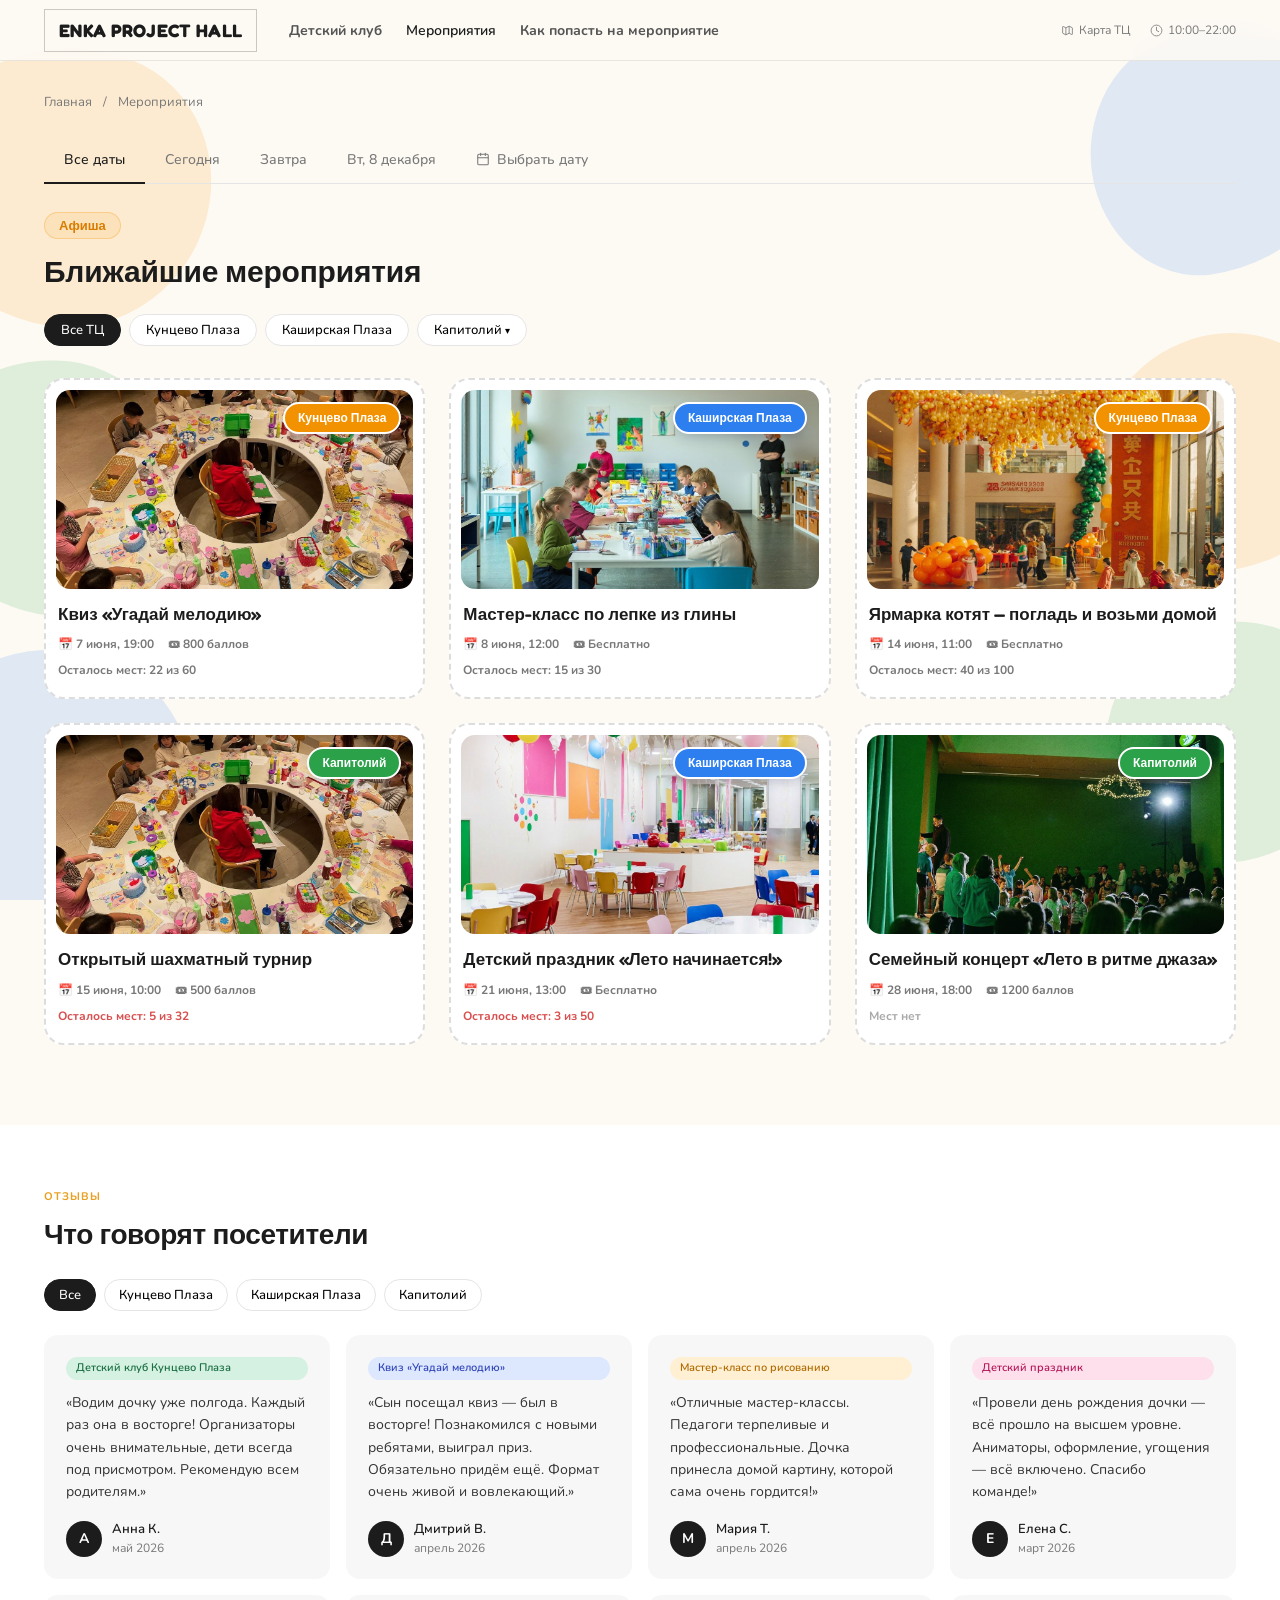
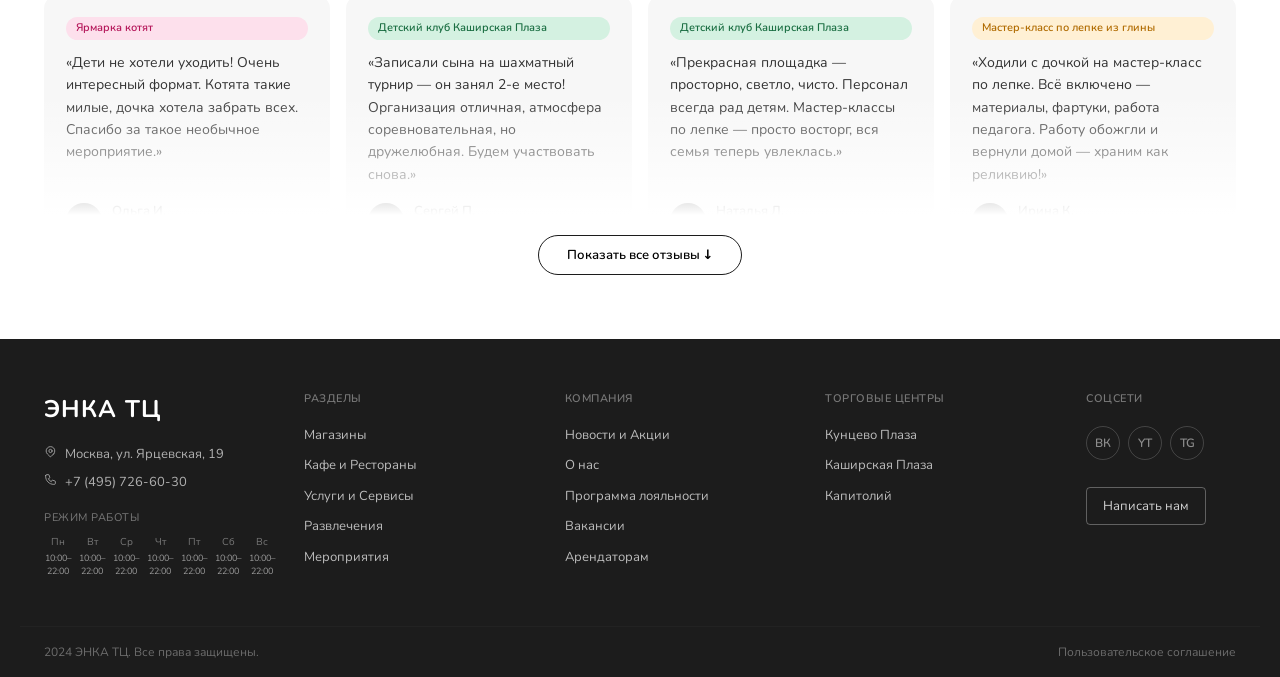
==== commit 3315a6f3: "Единый стиль: redesign афиши + блобы по всей странице + убраны заявки - index.html: Fredoka+Nunito, " ====
--- a/index.html
+++ b/index.html
@@ -4,9 +4,84 @@
   <meta charset="UTF-8">
   <meta name="viewport" content="width=device-width, initial-scale=1.0">
   <title>Мероприятия — ЭНКА ТЦ</title>
+  <link rel="preconnect" href="https://fonts.googleapis.com">
+  <link rel="preconnect" href="https://fonts.gstatic.com" crossorigin>
+  <link href="https://fonts.googleapis.com/css2?family=Fredoka:wght@400;500;600;700&family=Nunito:wght@400;600;700;800;900&display=swap" rel="stylesheet">
   <link rel="stylesheet" href="css/style.css">
   <style>
     html { scroll-behavior: smooth; }
+
+    /* ===== AFISHA — KIDS LANDING STYLE ===== */
+    body.page-wrapper {
+      background: #FDFAF4;
+      font-family: 'Nunito', -apple-system, system-ui, sans-serif;
+    }
+    .header {
+      background: rgba(253,250,244,0.88);
+      backdrop-filter: blur(10px);
+      -webkit-backdrop-filter: blur(10px);
+    }
+    .header__logo { font-family: 'Fredoka', sans-serif; font-size: 18px; letter-spacing: .3px; }
+    .header__nav a { font-family: 'Nunito', sans-serif; font-weight: 700; font-size: 14px; }
+
+    /* Section header */
+    .afisha-hd { margin: 28px 0 20px; }
+    .afisha-hd__eyebrow {
+      display: inline-block;
+      font-family: 'Fredoka', sans-serif; font-size: 13px; font-weight: 600;
+      color: #D97D00; background: rgba(243,146,0,0.1);
+      border: 1.5px solid rgba(243,146,0,0.28);
+      border-radius: 999px; padding: 3px 14px; margin-bottom: 10px;
+    }
+    .afisha-hd__title {
+      font-family: 'Fredoka', sans-serif; font-size: 30px; font-weight: 700;
+      color: #1C1C1C; letter-spacing: -.2px; margin: 0;
+    }
+
+    /* Event cards — kids dashed style */
+    .event-card {
+      border: 2px dashed #DDD !important;
+      border-radius: 20px !important;
+      padding: 10px !important;
+      background: #fff !important;
+    }
+    .event-card:hover {
+      border-color: #E8A020 !important;
+      box-shadow: 0 22px 44px -22px rgba(28,32,72,0.28) !important;
+      transform: translateY(-5px) !important;
+    }
+    .event-card__img-wrap { border-radius: 14px !important; }
+    .event-card__title {
+      font-family: 'Fredoka', sans-serif !important;
+      font-size: 17px !important; font-weight: 600 !important;
+    }
+    .event-card__badge {
+      font-family: 'Fredoka', sans-serif !important;
+      font-weight: 600 !important; font-size: 12px !important;
+      border: 2px solid #fff !important;
+      box-shadow: 0 6px 14px -4px rgba(28,32,72,0.28) !important;
+      padding: 5px 13px !important;
+    }
+    .event-card__meta, .event-card__seats {
+      font-family: 'Nunito', sans-serif !important;
+      font-weight: 700 !important;
+    }
+
+    /* Reviews */
+    .reviews-section { background: transparent; }
+    .reviews-section__title { font-family: 'Fredoka', sans-serif; font-size: 28px; }
+    .review-item { border-radius: 20px; }
+    .review-item__name { font-family: 'Nunito', sans-serif; }
+
+    /* Page blob layer (fixed, sits behind content) */
+    .afisha-blobs { position: fixed; inset: 0; pointer-events: none; z-index: -1; overflow: hidden; }
+    .ab { position: absolute; display: block; opacity: 0.14; }
+    .ab--1 { width: 300px; height: 280px; top: 5%; left: -90px; background: #F39200; border-radius: 58% 42% 47% 53% / 55% 48% 52% 45%; transform: rotate(15deg); }
+    .ab--2 { width: 260px; height: 245px; top: 3%; right: -70px; background: #2D7FF0; border-radius: 46% 54% 60% 40% / 52% 44% 56% 48%; transform: rotate(-8deg); }
+    .ab--3 { width: 270px; height: 255px; top: 40%; left: -85px; background: #2BA24A; border-radius: 52% 48% 44% 56% / 48% 56% 44% 52%; transform: rotate(6deg); }
+    .ab--4 { width: 250px; height: 235px; top: 37%; right: -75px; background: #F39200; border-radius: 50% 50% 56% 44% / 46% 54% 46% 54%; transform: rotate(-12deg); }
+    .ab--5 { width: 280px; height: 265px; top: 72%; left: -90px; background: #2D7FF0; border-radius: 54% 46% 50% 50% / 52% 48% 52% 48%; transform: rotate(18deg); }
+    .ab--6 { width: 255px; height: 240px; top: 69%; right: -80px; background: #2BA24A; border-radius: 48% 52% 54% 46% / 52% 48% 52% 48%; transform: rotate(-10deg); }
 
     /* TC filter pills */
     .filters { display: flex; gap: 8px; flex-wrap: wrap; }
@@ -91,6 +166,15 @@
   </style>
 </head>
 <body class="page-wrapper">
+
+  <div class="afisha-blobs" aria-hidden="true">
+    <span class="ab ab--1"></span>
+    <span class="ab ab--2"></span>
+    <span class="ab ab--3"></span>
+    <span class="ab ab--4"></span>
+    <span class="ab ab--5"></span>
+    <span class="ab ab--6"></span>
+  </div>
 
   <header class="header">
     <div class="header__inner">
@@ -137,6 +221,11 @@
         </button>
       </div>
 
+      <div class="afisha-hd">
+        <div class="afisha-hd__eyebrow">Афиша</div>
+        <h2 class="afisha-hd__title">Ближайшие мероприятия</h2>
+      </div>
+
       <div class="filters" id="filters">
         <button class="tc-pill active" data-tc="" id="tcAll">Все ТЦ</button>
         <button class="tc-pill" data-tc="kuntsevo">Кунцево Плаза</button>
@@ -159,7 +248,7 @@
       <div class="events-grid" id="eventsGrid">
 
         <article class="event-card" data-tc="kuntsevo" data-type="quiz" data-date="2026-06-07">
-          <a href="event.html#ticket-booking" class="event-card__link">
+          <a href="event.html" class="event-card__link">
             <div class="event-card__img-wrap">
               <img src="img/hf_20260605_105018_34777873-0bb5-4d74-969a-7efc2752403d.png" alt="Квиз Угадай мелодию" loading="lazy">
               <span class="event-card__badge">Кунцево Плаза</span>
@@ -176,7 +265,7 @@
         </article>
 
         <article class="event-card" data-tc="kashirskaya" data-type="master-class" data-date="2026-06-08">
-          <a href="event.html#ticket-booking" class="event-card__link">
+          <a href="event.html" class="event-card__link">
             <div class="event-card__img-wrap">
               <img src="img/hf_20260605_104713_5b276bfe-0da5-4ce1-a019-d7908626c489.png" alt="Мастер-класс по лепке" loading="lazy">
               <span class="event-card__badge">Каширская Плаза</span>
@@ -193,7 +282,7 @@
         </article>
 
         <article class="event-card" data-tc="kuntsevo" data-type="kids" data-date="2026-06-14">
-          <a href="event.html#ticket-booking" class="event-card__link">
+          <a href="event.html" class="event-card__link">
             <div class="event-card__img-wrap">
               <img src="img/hf_20260605_104644_2b12e580-48d6-42b9-b586-60da3f488c39.png" alt="Ярмарка котят" loading="lazy">
               <span class="event-card__badge">Кунцево Плаза</span>
@@ -210,7 +299,7 @@
         </article>
 
         <article class="event-card" data-tc="kapitoliy" data-type="quiz" data-date="2026-06-15">
-          <a href="event.html#ticket-booking" class="event-card__link">
+          <a href="event.html" class="event-card__link">
             <div class="event-card__img-wrap">
               <img src="img/hf_20260605_105018_34777873-0bb5-4d74-969a-7efc2752403d.png" alt="Шахматный турнир" loading="lazy">
               <span class="event-card__badge">Капитолий</span>
@@ -227,7 +316,7 @@
         </article>
 
         <article class="event-card" data-tc="kashirskaya" data-type="kids" data-date="2026-06-21">
-          <a href="event.html#ticket-booking" class="event-card__link">
+          <a href="event.html" class="event-card__link">
             <div class="event-card__img-wrap">
               <img src="img/hf_20260605_104809_157f395a-c945-48d2-80f0-a34dfb17ba7d.png" alt="Детский праздник" loading="lazy">
               <span class="event-card__badge">Каширская Плаза</span>
@@ -244,7 +333,7 @@
         </article>
 
         <article class="event-card" data-tc="kapitoliy" data-type="concert" data-date="2026-06-28">
-          <a href="event.html#ticket-booking" class="event-card__link">
+          <a href="event.html" class="event-card__link">
             <div class="event-card__img-wrap">
               <img src="img/hf_20260605_104737_00a8f8b5-2408-48d4-9c27-2b1f9f0a3313.png" alt="Семейный концерт" loading="lazy">
               <span class="event-card__badge">Капитолий</span>
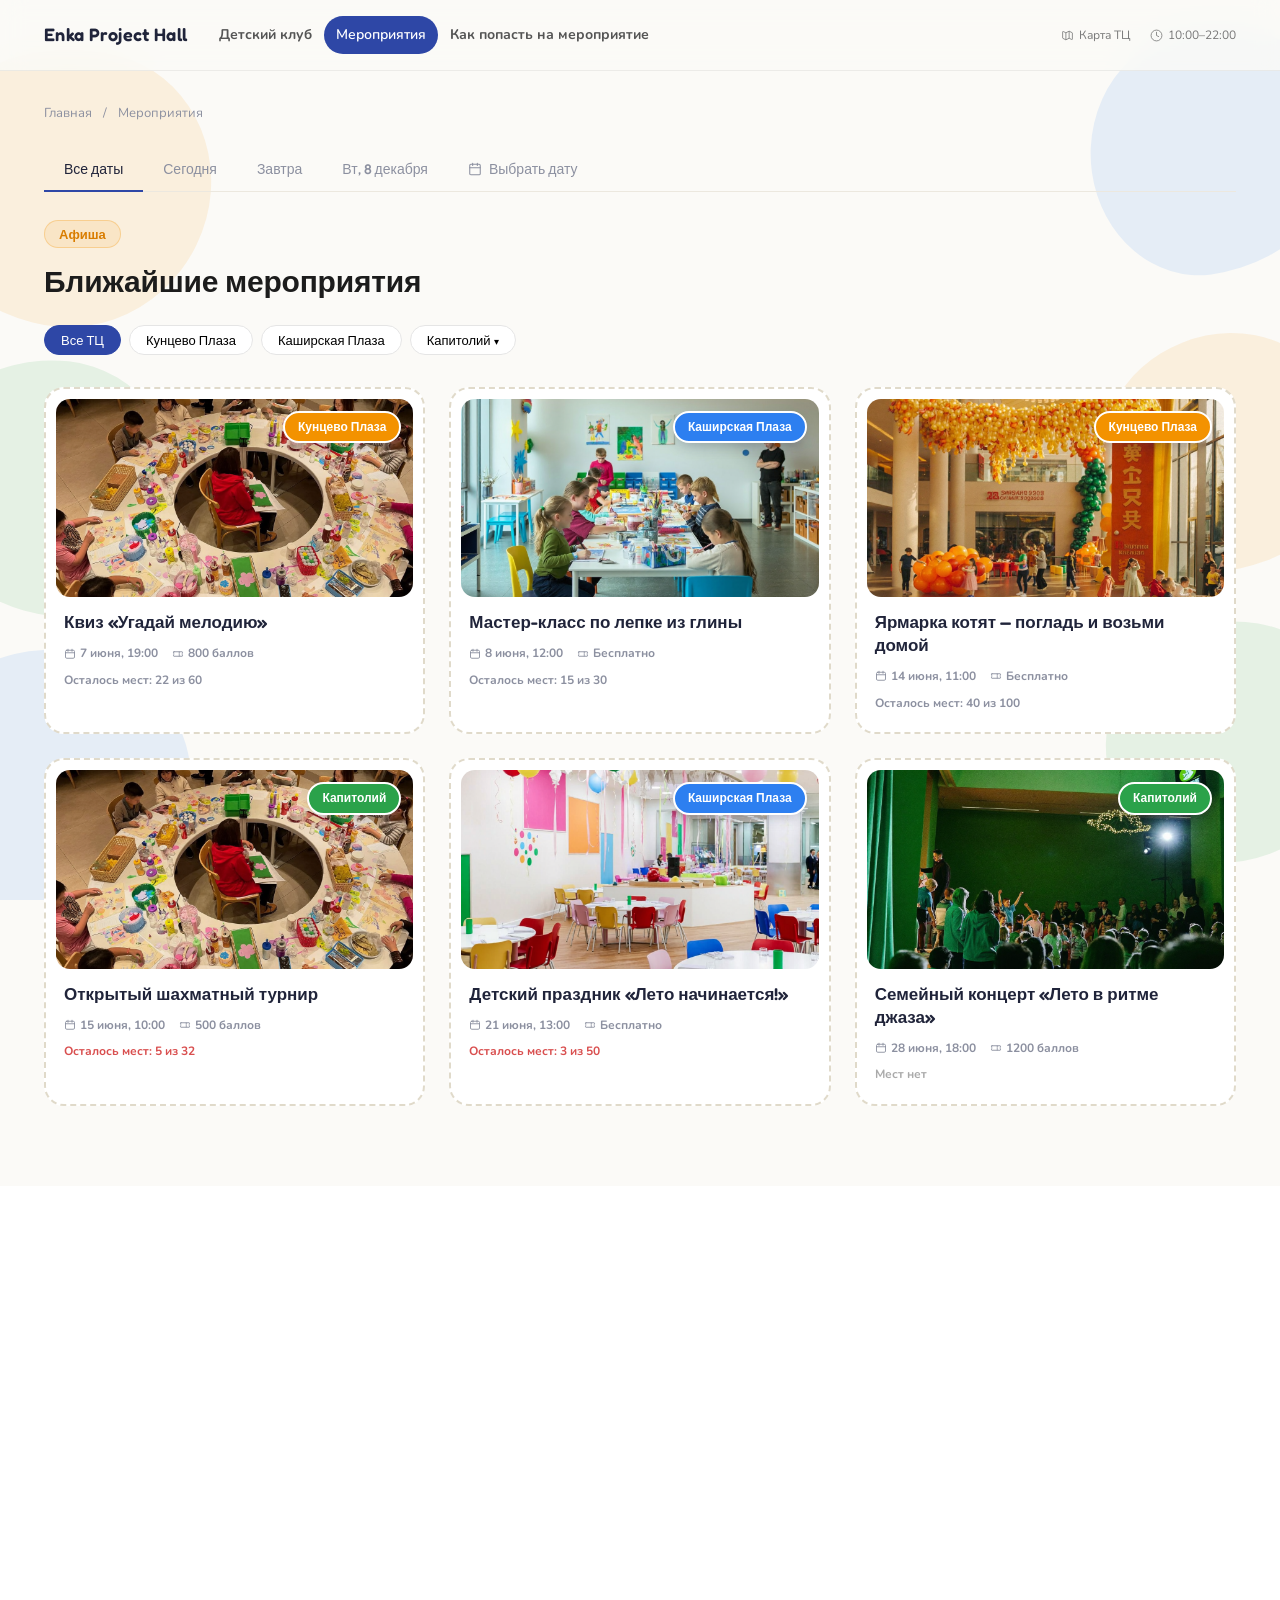
==== commit d4e5ce94: "Редизайн: единый стиль «Краски и кляксы», SVG-иконки, фон-паттерн Co-Authored-By: Claude Sonnet 4.6 " ====
--- a/index.html
+++ b/index.html
@@ -13,13 +13,13 @@
 
     /* ===== AFISHA — KIDS LANDING STYLE ===== */
     body.page-wrapper {
-      background: #FDFAF4;
+      background: #FBFAF7;
       font-family: 'Nunito', -apple-system, system-ui, sans-serif;
     }
     .header {
-      background: rgba(253,250,244,0.88);
-      backdrop-filter: blur(10px);
-      -webkit-backdrop-filter: blur(10px);
+      background: rgba(251,250,247,0.82);
+      backdrop-filter: blur(12px);
+      -webkit-backdrop-filter: blur(12px);
     }
     .header__logo { font-family: 'Fredoka', sans-serif; font-size: 18px; letter-spacing: .3px; }
     .header__nav a { font-family: 'Nunito', sans-serif; font-weight: 700; font-size: 14px; }
@@ -40,13 +40,13 @@
 
     /* Event cards — kids dashed style */
     .event-card {
-      border: 2px dashed #DDD !important;
+      border: 2px dashed var(--dash) !important;
       border-radius: 20px !important;
       padding: 10px !important;
       background: #fff !important;
     }
     .event-card:hover {
-      border-color: #E8A020 !important;
+      border-color: var(--brand) !important;
       box-shadow: 0 22px 44px -22px rgba(28,32,72,0.28) !important;
       transform: translateY(-5px) !important;
     }
@@ -75,7 +75,7 @@
 
     /* Page blob layer (fixed, sits behind content) */
     .afisha-blobs { position: fixed; inset: 0; pointer-events: none; z-index: -1; overflow: hidden; }
-    .ab { position: absolute; display: block; opacity: 0.14; }
+    .ab { position: absolute; display: block; opacity: 0.10; }
     .ab--1 { width: 300px; height: 280px; top: 5%; left: -90px; background: #F39200; border-radius: 58% 42% 47% 53% / 55% 48% 52% 45%; transform: rotate(15deg); }
     .ab--2 { width: 260px; height: 245px; top: 3%; right: -70px; background: #2D7FF0; border-radius: 46% 54% 60% 40% / 52% 44% 56% 48%; transform: rotate(-8deg); }
     .ab--3 { width: 270px; height: 255px; top: 40%; left: -85px; background: #2BA24A; border-radius: 52% 48% 44% 56% / 48% 56% 44% 52%; transform: rotate(6deg); }
@@ -87,18 +87,18 @@
     .filters { display: flex; gap: 8px; flex-wrap: wrap; }
     .tc-pill {
       padding: 6px 16px; border: 1.5px solid #E5E5E5; border-radius: 50px;
-      background: #fff; font-size: 13px; font-weight: 500; cursor: pointer;
+      background: #fff; font-family: 'Fredoka', sans-serif; font-size: 13px; font-weight: 500; cursor: pointer;
       transition: border-color .18s, background .18s, color .18s;
       white-space: nowrap;
     }
-    .tc-pill:hover { border-color: #1C1C1C; }
-    .tc-pill.active { background: #1C1C1C; color: #fff; border-color: #1C1C1C; }
+    .tc-pill:hover { border-color: var(--brand); color: var(--brand); }
+    .tc-pill.active { background: var(--brand); color: #fff; border-color: var(--brand); }
     .tc-pill__arrow { font-size: 10px; display: inline-block; transition: transform .18s; }
     .tc-pill--parent.open .tc-pill__arrow { transform: rotate(180deg); }
     .filters-kap { display: none; margin-top: 8px; gap: 8px; flex-wrap: wrap; }
     .filters-kap.open { display: flex; }
     .tc-pill--sub { font-size: 12px; padding: 4px 12px; color: #555; }
-    .tc-pill--sub.active { background: #444; color: #fff; border-color: #444; }
+    .tc-pill--sub.active { background: var(--brand-dark); color: #fff; border-color: var(--brand-dark); }
 
     /* Default image overlay */
     .event-card__img-wrap--default::after {
@@ -109,15 +109,15 @@
     /* === Reviews === */
     .reviews-section { padding: 64px 0; background: #fff; }
     .reviews-section__header { margin-bottom: 24px; }
-    .reviews-section__eyebrow { font-size: 11px; font-weight: 700; letter-spacing: 1px; text-transform: uppercase; color: #E8A020; margin-bottom: 8px; }
+    .reviews-section__eyebrow { font-size: 11px; font-weight: 700; letter-spacing: 1px; text-transform: uppercase; color: var(--orange-d); margin-bottom: 8px; }
     .reviews-section__title { font-size: 28px; font-weight: 800; letter-spacing: -.4px; }
     .reviews-filter { display: flex; gap: 8px; flex-wrap: wrap; margin-bottom: 24px; }
     .reviews-filter__btn {
-      padding: 6px 14px; border: 1px solid #E5E5E5; border-radius: 20px;
-      background: #fff; font-size: 13px; font-weight: 500; cursor: pointer; transition: .15s;
-    }
-    .reviews-filter__btn:hover { border-color: #1C1C1C; }
-    .reviews-filter__btn.active { background: #1C1C1C; color: #fff; border-color: #1C1C1C; }
+      padding: 6px 14px; border: 1.5px solid #E5E5E5; border-radius: 999px;
+      background: #fff; font-family: 'Fredoka', sans-serif; font-size: 13px; font-weight: 500; cursor: pointer; transition: .15s;
+    }
+    .reviews-filter__btn:hover { border-color: var(--brand); color: var(--brand); }
+    .reviews-filter__btn.active { background: var(--brand); color: #fff; border-color: var(--brand); }
 
     /* Reviews collapse */
     .reviews-grid-wrap { position: relative; }
@@ -128,16 +128,16 @@
       pointer-events: none;
     }
     .reviews-expand-btn {
-      display: block; margin: 20px auto 0; padding: 10px 28px;
-      border: 1.5px solid #1C1C1C; border-radius: 50px;
-      background: #fff; font-size: 13px; font-weight: 600; cursor: pointer;
+      display: block; margin: 20px auto 0; padding: 11px 30px;
+      border: 2px solid var(--brand); border-radius: 999px;
+      background: #fff; font-family: 'Fredoka', sans-serif; font-size: 13px; font-weight: 600; cursor: pointer; color: var(--brand);
       transition: background .15s, color .15s;
     }
-    .reviews-expand-btn:hover { background: #1C1C1C; color: #fff; }
+    .reviews-expand-btn:hover { background: var(--brand); color: #fff; }
 
     .reviews-grid { display: grid; grid-template-columns: repeat(auto-fill, minmax(280px, 1fr)); gap: 16px; transition: max-height .5s ease; }
     .review-item {
-      background: #F7F7F7; border-radius: 14px; padding: 22px; transition: opacity .2s;
+      background: #FBFAF7; border: 2px dashed var(--dash); border-radius: 18px; padding: 22px; transition: opacity .2s;
       display: flex; flex-direction: column;
     }
     .review-item.hidden { display: none; }
@@ -157,8 +157,8 @@
     .review-item__text { font-size: 14px; line-height: 1.6; color: #333; margin-bottom: 16px; flex: 1; }
     .review-item__author { display: flex; align-items: center; gap: 10px; margin-top: auto; }
     .review-item__avatar {
-      width: 36px; height: 36px; border-radius: 50%; background: #1C1C1C; color: #fff;
-      font-size: 14px; font-weight: 700; display: flex; align-items: center; justify-content: center;
+      width: 38px; height: 38px; border-radius: 50%; background: var(--brand); color: #fff;
+      font-family: 'Fredoka', sans-serif; font-size: 15px; font-weight: 600; display: flex; align-items: center; justify-content: center;
       flex-shrink: 0;
     }
     .review-item__name { font-size: 13px; font-weight: 600; }
@@ -256,8 +256,8 @@
             <div class="event-card__body">
               <h3 class="event-card__title">Квиз «Угадай мелодию»</h3>
               <div class="event-card__meta">
-                <span>📅 7 июня, 19:00</span>
-                <span>🎟 800 баллов</span>
+                <span><svg viewBox="0 0 24 24" fill="none" stroke="currentColor" stroke-width="1.8" stroke-linecap="round" stroke-linejoin="round" style="width:1em;height:1em;display:inline-block;vertical-align:-0.15em;flex-shrink:0"><rect x="3" y="4.5" width="18" height="16" rx="2.5"/><path d="M3 9.5h18M8 2.5v4M16 2.5v4"/></svg> 7 июня, 19:00</span>
+                <span><svg viewBox="0 0 24 24" fill="none" stroke="currentColor" stroke-width="1.8" stroke-linecap="round" stroke-linejoin="round" style="width:1em;height:1em;display:inline-block;vertical-align:-0.15em;flex-shrink:0"><path d="M4 7.5h16a1 1 0 011 1v1.8a1.9 1.9 0 000 3.4v1.8a1 1 0 01-1 1H4a1 1 0 01-1-1v-1.8a1.9 1.9 0 000-3.4V8.5a1 1 0 011-1z"/><path d="M14.5 8v8" stroke-dasharray="1.5 2"/></svg> 800 баллов</span>
               </div>
               <div class="event-card__seats">Осталось мест: 22 из 60</div>
             </div>
@@ -273,8 +273,8 @@
             <div class="event-card__body">
               <h3 class="event-card__title">Мастер-класс по лепке из глины</h3>
               <div class="event-card__meta">
-                <span>📅 8 июня, 12:00</span>
-                <span>🎟 Бесплатно</span>
+                <span><svg viewBox="0 0 24 24" fill="none" stroke="currentColor" stroke-width="1.8" stroke-linecap="round" stroke-linejoin="round" style="width:1em;height:1em;display:inline-block;vertical-align:-0.15em;flex-shrink:0"><rect x="3" y="4.5" width="18" height="16" rx="2.5"/><path d="M3 9.5h18M8 2.5v4M16 2.5v4"/></svg> 8 июня, 12:00</span>
+                <span><svg viewBox="0 0 24 24" fill="none" stroke="currentColor" stroke-width="1.8" stroke-linecap="round" stroke-linejoin="round" style="width:1em;height:1em;display:inline-block;vertical-align:-0.15em;flex-shrink:0"><path d="M4 7.5h16a1 1 0 011 1v1.8a1.9 1.9 0 000 3.4v1.8a1 1 0 01-1 1H4a1 1 0 01-1-1v-1.8a1.9 1.9 0 000-3.4V8.5a1 1 0 011-1z"/><path d="M14.5 8v8" stroke-dasharray="1.5 2"/></svg> Бесплатно</span>
               </div>
               <div class="event-card__seats">Осталось мест: 15 из 30</div>
             </div>
@@ -290,8 +290,8 @@
             <div class="event-card__body">
               <h3 class="event-card__title">Ярмарка котят — погладь и возьми домой</h3>
               <div class="event-card__meta">
-                <span>📅 14 июня, 11:00</span>
-                <span>🎟 Бесплатно</span>
+                <span><svg viewBox="0 0 24 24" fill="none" stroke="currentColor" stroke-width="1.8" stroke-linecap="round" stroke-linejoin="round" style="width:1em;height:1em;display:inline-block;vertical-align:-0.15em;flex-shrink:0"><rect x="3" y="4.5" width="18" height="16" rx="2.5"/><path d="M3 9.5h18M8 2.5v4M16 2.5v4"/></svg> 14 июня, 11:00</span>
+                <span><svg viewBox="0 0 24 24" fill="none" stroke="currentColor" stroke-width="1.8" stroke-linecap="round" stroke-linejoin="round" style="width:1em;height:1em;display:inline-block;vertical-align:-0.15em;flex-shrink:0"><path d="M4 7.5h16a1 1 0 011 1v1.8a1.9 1.9 0 000 3.4v1.8a1 1 0 01-1 1H4a1 1 0 01-1-1v-1.8a1.9 1.9 0 000-3.4V8.5a1 1 0 011-1z"/><path d="M14.5 8v8" stroke-dasharray="1.5 2"/></svg> Бесплатно</span>
               </div>
               <div class="event-card__seats">Осталось мест: 40 из 100</div>
             </div>
@@ -307,8 +307,8 @@
             <div class="event-card__body">
               <h3 class="event-card__title">Открытый шахматный турнир</h3>
               <div class="event-card__meta">
-                <span>📅 15 июня, 10:00</span>
-                <span>🎟 500 баллов</span>
+                <span><svg viewBox="0 0 24 24" fill="none" stroke="currentColor" stroke-width="1.8" stroke-linecap="round" stroke-linejoin="round" style="width:1em;height:1em;display:inline-block;vertical-align:-0.15em;flex-shrink:0"><rect x="3" y="4.5" width="18" height="16" rx="2.5"/><path d="M3 9.5h18M8 2.5v4M16 2.5v4"/></svg> 15 июня, 10:00</span>
+                <span><svg viewBox="0 0 24 24" fill="none" stroke="currentColor" stroke-width="1.8" stroke-linecap="round" stroke-linejoin="round" style="width:1em;height:1em;display:inline-block;vertical-align:-0.15em;flex-shrink:0"><path d="M4 7.5h16a1 1 0 011 1v1.8a1.9 1.9 0 000 3.4v1.8a1 1 0 01-1 1H4a1 1 0 01-1-1v-1.8a1.9 1.9 0 000-3.4V8.5a1 1 0 011-1z"/><path d="M14.5 8v8" stroke-dasharray="1.5 2"/></svg> 500 баллов</span>
               </div>
               <div class="event-card__seats event-card__seats--low">Осталось мест: 5 из 32</div>
             </div>
@@ -324,8 +324,8 @@
             <div class="event-card__body">
               <h3 class="event-card__title">Детский праздник «Лето начинается!»</h3>
               <div class="event-card__meta">
-                <span>📅 21 июня, 13:00</span>
-                <span>🎟 Бесплатно</span>
+                <span><svg viewBox="0 0 24 24" fill="none" stroke="currentColor" stroke-width="1.8" stroke-linecap="round" stroke-linejoin="round" style="width:1em;height:1em;display:inline-block;vertical-align:-0.15em;flex-shrink:0"><rect x="3" y="4.5" width="18" height="16" rx="2.5"/><path d="M3 9.5h18M8 2.5v4M16 2.5v4"/></svg> 21 июня, 13:00</span>
+                <span><svg viewBox="0 0 24 24" fill="none" stroke="currentColor" stroke-width="1.8" stroke-linecap="round" stroke-linejoin="round" style="width:1em;height:1em;display:inline-block;vertical-align:-0.15em;flex-shrink:0"><path d="M4 7.5h16a1 1 0 011 1v1.8a1.9 1.9 0 000 3.4v1.8a1 1 0 01-1 1H4a1 1 0 01-1-1v-1.8a1.9 1.9 0 000-3.4V8.5a1 1 0 011-1z"/><path d="M14.5 8v8" stroke-dasharray="1.5 2"/></svg> Бесплатно</span>
               </div>
               <div class="event-card__seats event-card__seats--low">Осталось мест: 3 из 50</div>
             </div>
@@ -341,8 +341,8 @@
             <div class="event-card__body">
               <h3 class="event-card__title">Семейный концерт «Лето в ритме джаза»</h3>
               <div class="event-card__meta">
-                <span>📅 28 июня, 18:00</span>
-                <span>🎟 1200 баллов</span>
+                <span><svg viewBox="0 0 24 24" fill="none" stroke="currentColor" stroke-width="1.8" stroke-linecap="round" stroke-linejoin="round" style="width:1em;height:1em;display:inline-block;vertical-align:-0.15em;flex-shrink:0"><rect x="3" y="4.5" width="18" height="16" rx="2.5"/><path d="M3 9.5h18M8 2.5v4M16 2.5v4"/></svg> 28 июня, 18:00</span>
+                <span><svg viewBox="0 0 24 24" fill="none" stroke="currentColor" stroke-width="1.8" stroke-linecap="round" stroke-linejoin="round" style="width:1em;height:1em;display:inline-block;vertical-align:-0.15em;flex-shrink:0"><path d="M4 7.5h16a1 1 0 011 1v1.8a1.9 1.9 0 000 3.4v1.8a1 1 0 01-1 1H4a1 1 0 01-1-1v-1.8a1.9 1.9 0 000-3.4V8.5a1 1 0 011-1z"/><path d="M14.5 8v8" stroke-dasharray="1.5 2"/></svg> 1200 баллов</span>
               </div>
               <div class="event-card__seats event-card__seats--sold">Мест нет</div>
             </div>
@@ -352,7 +352,7 @@
       </div>
 
       <div class="no-results" id="noResults">
-        <div class="no-results__icon">🗓</div>
+        <div class="no-results__icon"><svg viewBox="0 0 24 24" fill="none" stroke="currentColor" stroke-width="1.8" stroke-linecap="round" stroke-linejoin="round" style="width:1em;height:1em;display:inline-block;vertical-align:-0.15em;flex-shrink:0"><rect x="3" y="4.5" width="18" height="16" rx="2.5"/><path d="M3 9.5h18M8 2.5v4M16 2.5v4"/></svg></div>
         <p>Мероприятий по выбранным фильтрам нет.<br>Попробуйте изменить параметры поиска.</p>
       </div>
 
@@ -906,7 +906,7 @@
         if (!f) { nameEl.textContent = ''; return; }
         var maxMb = id === 'vf_banner' ? 5 : 20;
         if (f.size > maxMb * 1024 * 1024) {
-          nameEl.textContent = '⚠️ Файл слишком большой (макс. ' + maxMb + ' МБ)';
+          nameEl.textContent = '<svg viewBox="0 0 24 24" fill="none" stroke="currentColor" stroke-width="1.8" stroke-linecap="round" stroke-linejoin="round" style="width:1em;height:1em;display:inline-block;vertical-align:-0.15em;flex-shrink:0"><path d="M12 4l9 15.5H3L12 4z"/><path d="M12 10v4M12 17h.01"/></svg>️ Файл слишком большой (макс. ' + maxMb + ' МБ)';
           this.value = '';
         } else {
           nameEl.textContent = '✓ ' + f.name;
--- a/css/style.css
+++ b/css/style.css
@@ -1,23 +1,31 @@
 /* === FONTS === */
-@import url('https://fonts.googleapis.com/css2?family=Inter:wght@400;500;600;700&display=swap');
+@import url('https://fonts.googleapis.com/css2?family=Fredoka:wght@400;500;600;700&family=Nunito:wght@400;500;600;700;800;900&display=swap');
 
 /* === RESET === */
 *, *::before, *::after { box-sizing: border-box; margin: 0; padding: 0; }
-body { font-family: 'Inter', sans-serif; background: #fff; color: #1C1C1C; font-size: 14px; line-height: 1.5; }
+body { font-family: 'Nunito', -apple-system, system-ui, sans-serif; background: #FBFAF7; color: #20243A; font-size: 15px; line-height: 1.55; -webkit-font-smoothing: antialiased; }
 a { text-decoration: none; color: inherit; }
 img { max-width: 100%; display: block; }
 button { font-family: inherit; cursor: pointer; }
 
 /* === VARIABLES === */
 :root {
-  --clr-header: #1C1C1C;
-  --clr-text: #1C1C1C;
-  --clr-muted: #787878;
-  --clr-border: #E5E5E5;
-  --clr-bg-soft: #F5F5F5;
-  --radius-card: 12px;
-  --radius-pill: 50px;
+  --clr-header: #20243A;
+  --clr-text: #20243A;
+  --clr-muted: #8C90A0;
+  --clr-border: #ECE8DF;
+  --clr-bg-soft: #FBFAF7;
+  --radius-card: 18px;
+  --radius-pill: 999px;
   --container: 1240px;
+  /* === brand refresh tokens === */
+  --brand: #2E47A6;
+  --brand-dark: #233A8C;
+  --orange: #F39200; --orange-d: #D97D00;
+  --blue: #2D7FF0; --green: #2BA24A; --pink: #EC4899; --cyan: #34B3F1;
+  --dash: #E0DACA;
+  --shadow: 0 22px 44px -22px rgba(28,32,72,.30);
+  --shadow-sm: 0 12px 26px -16px rgba(28,32,72,.24);
 }
 
 /* === LAYOUT === */
@@ -805,3 +813,83 @@
   .venue-booking__title { font-size: 24px; }
   .ticket-booking__app { padding: 36px 20px; }
 }
+
+/* ================================================================
+   «КРАСКИ И КЛЯКСЫ» — VISUAL REFRESH LAYER (cleaner unified look)
+   Только визуал: переопределяет внешний вид, не меняя разметку и JS.
+   ================================================================ */
+
+/* --- Typography --- */
+.page-title, .event-detail__title, .similar-events__title,
+.venue-booking__title, .booking-form-title, .ticket-booking__app-title,
+.ticket-booking__form-title, .redirect-page__title, .page-hero__title {
+  font-family: 'Fredoka', sans-serif; font-weight: 600; letter-spacing: -.4px;
+}
+.event-card__title { font-family: 'Fredoka', sans-serif; font-weight: 600; }
+
+/* --- Header --- */
+.header { background: rgba(251,250,247,.82); border-bottom: 1px solid rgba(0,0,0,.06); }
+.header__inner { height: 70px; }
+.header__logo {
+  font-family: 'Fredoka', sans-serif; font-size: 17px; font-weight: 600;
+  letter-spacing: -.2px; text-transform: none; border: none; padding: 6px 0;
+  color: var(--clr-text);
+}
+.header__logo:hover { border: none; color: var(--brand); }
+.header__nav a { font-family: 'Fredoka', sans-serif; font-weight: 500; border-radius: 999px; }
+.header__nav a:hover { color: var(--brand); background: rgba(46,71,166,.07); }
+.header__nav a.active { color: #fff; background: var(--brand); font-weight: 600; }
+
+/* --- Event cards: dashed playful --- */
+.event-card {
+  background: #fff; border: 2px dashed var(--dash); border-radius: 20px;
+  padding: 10px; overflow: hidden;
+  transition: transform .2s, box-shadow .2s, border-color .2s;
+}
+.event-card:hover { transform: translateY(-5px); border-color: var(--brand); box-shadow: var(--shadow); }
+.event-card__img-wrap { border-radius: 13px; }
+.event-card__body { padding: 14px 8px 10px; }
+.event-card__title { font-size: 16px; }
+.event-card__badge {
+  background: var(--brand); color: #fff; border: 2px solid #fff;
+  font-family: 'Fredoka', sans-serif; font-weight: 600; padding: 5px 12px;
+  box-shadow: 0 6px 14px -4px rgba(28,32,72,.30);
+}
+
+/* --- Tabs / filters / calendar accents --- */
+.date-tab { font-family: 'Fredoka', sans-serif; }
+.date-tab.active { border-bottom-color: var(--brand); }
+.filter-btn { font-family: 'Fredoka', sans-serif; }
+.cal-day-name, .cal-day--today { color: var(--brand); }
+.cal-day--has-event::after { background: var(--brand); }
+.cal-day--selected, .cal-day--selected.cal-day--today { background: var(--brand) !important; }
+.avail-day--selected { outline-color: var(--brand); }
+.avail-cal, .booking-form-wrap { border-radius: 18px; box-shadow: var(--shadow-sm); border: 1px solid var(--clr-border); }
+
+/* --- Forms --- */
+.form-input, .form-select, .form-textarea, .venue-tc-select { border-radius: 12px; }
+.btn-submit { border-radius: 14px; font-family: 'Fredoka', sans-serif; font-weight: 600; background: var(--brand); }
+.btn-submit:hover { opacity: 1; background: var(--brand-dark); }
+
+/* --- Venue section: cleaner background --- */
+.venue-booking { background: transparent; }
+
+/* --- Booking widget / app blocks tie to brand --- */
+.booking-widget { background: var(--brand); }
+.btn-book { font-family: 'Fredoka', sans-serif; }
+.ticket-booking__app { background: var(--brand); }
+
+/* --- Footer: festive stripe --- */
+.footer { position: relative; }
+.footer::before {
+  content: ''; position: absolute; top: 0; left: 0; right: 0; height: 6px;
+  background: repeating-linear-gradient(90deg,
+    var(--orange) 0 40px, var(--blue) 40px 80px,
+    var(--green) 80px 120px, var(--pink) 120px 160px);
+}
+.footer__logo { font-family: 'Fredoka', sans-serif; text-transform: none; letter-spacing: -.3px; }
+
+/* --- Redirect page --- */
+.redirect-page { background: #FBFAF7; }
+.redirect-page__logo { font-family: 'Fredoka', sans-serif; text-transform: none; border-color: var(--brand); color: var(--brand); border-radius: 999px; }
+.btn-store { border-radius: 14px; }
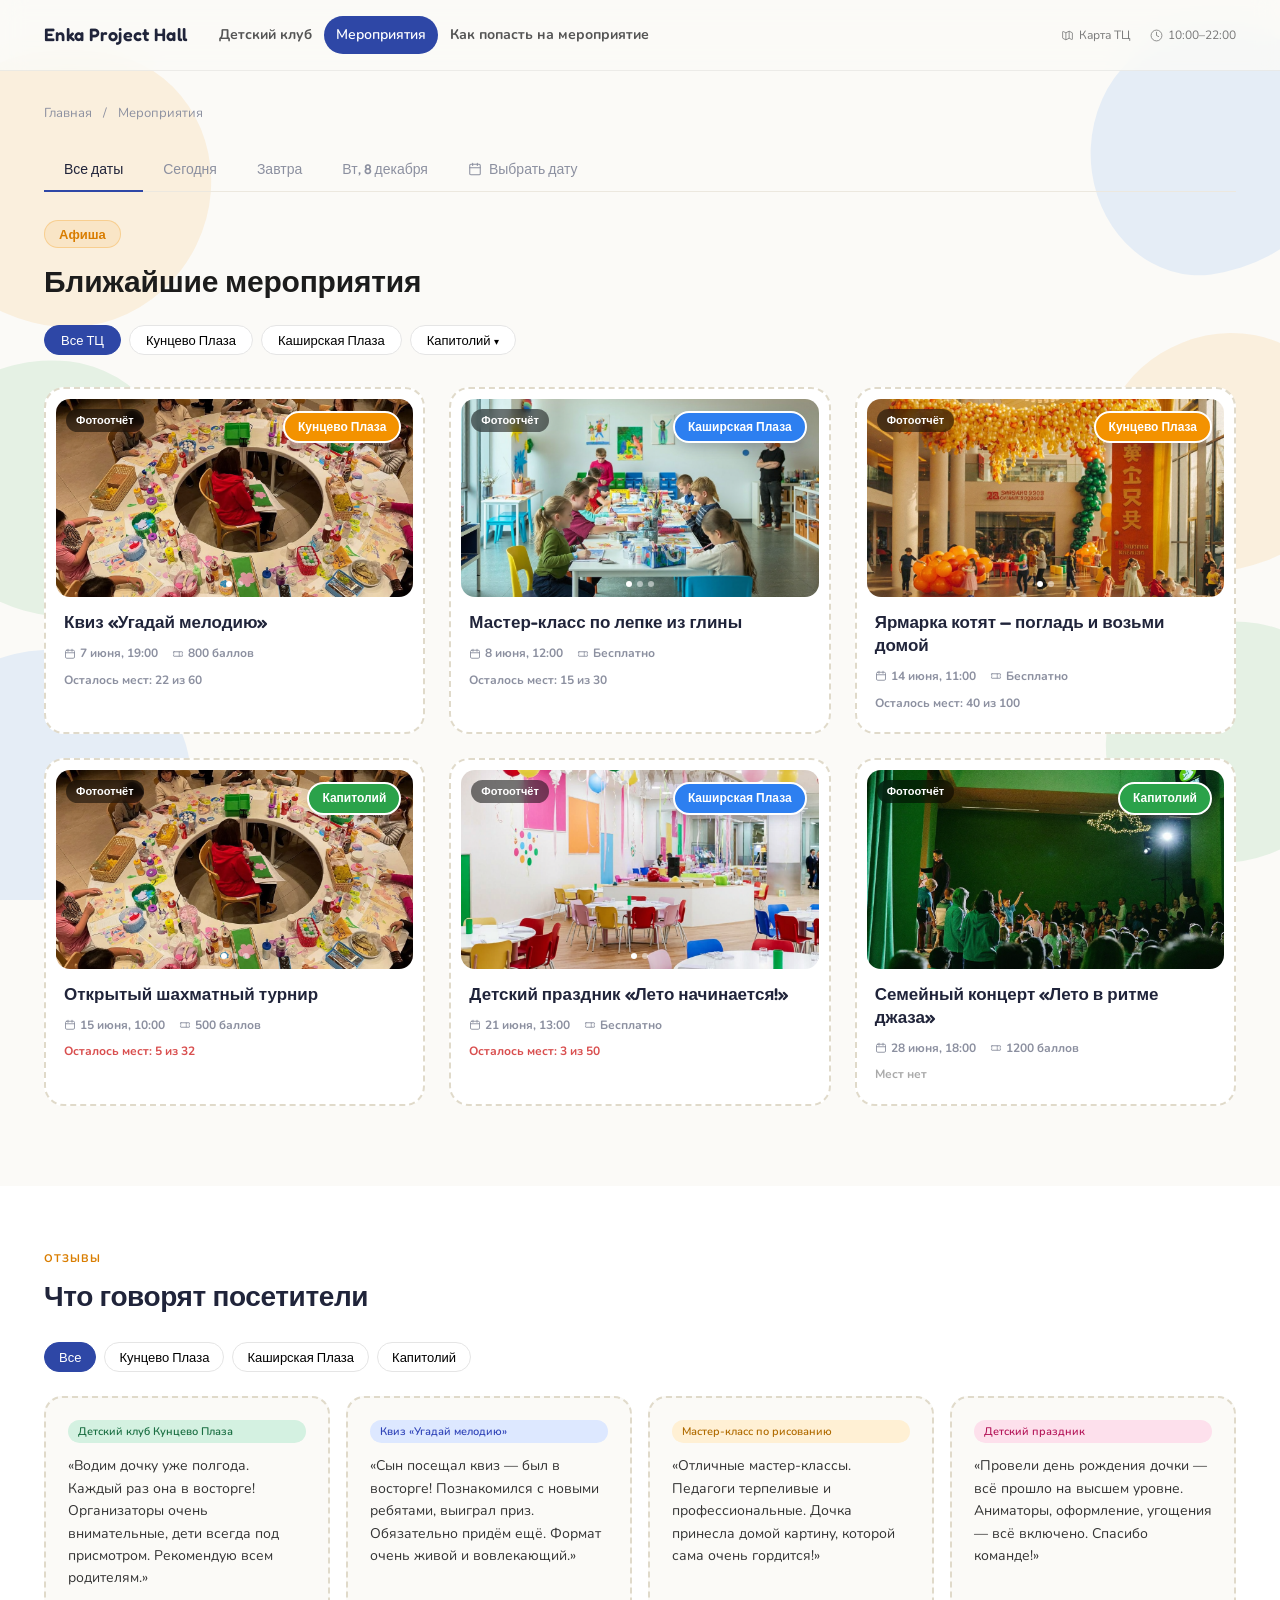
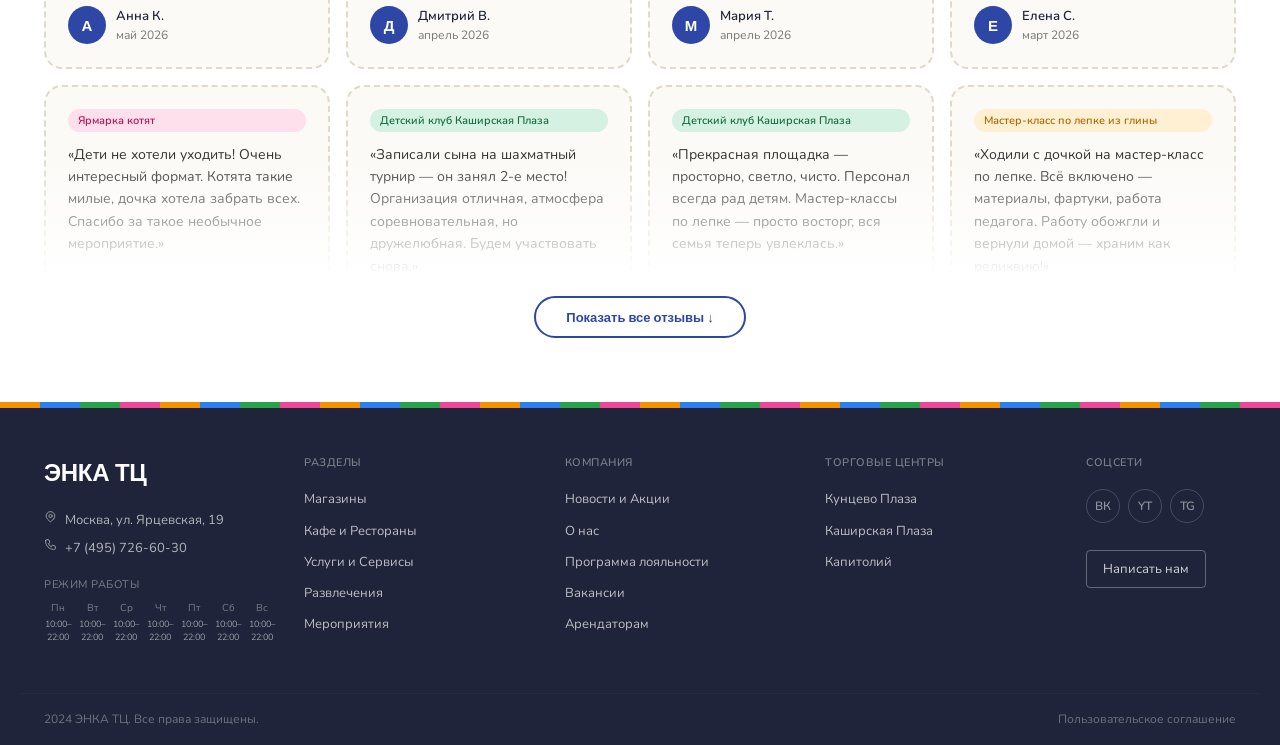
==== commit f96301e1: "Add photo gallery and lightbox to event cards - Two-state gallery logic: past events show photo repo" ====
--- a/index.html
+++ b/index.html
@@ -163,6 +163,88 @@
     }
     .review-item__name { font-size: 13px; font-weight: 600; }
     .review-item__date { font-size: 12px; color: #787878; }
+
+    /* ===== LIGHTBOX ===== */
+    .lb-overlay {
+      position: fixed; inset: 0; background: rgba(0,0,0,.88);
+      z-index: 1000; opacity: 0; pointer-events: none; transition: opacity .22s;
+    }
+    .lb-overlay.open { opacity: 1; pointer-events: auto; }
+    .lb-modal {
+      position: fixed; inset: 0; z-index: 1001;
+      display: none; align-items: center; justify-content: center;
+      padding: 60px 70px; box-sizing: border-box;
+    }
+    .lb-modal.open { display: flex; }
+    .lb-img-wrap {
+      position: relative; max-width: 100%; max-height: 100%;
+      display: flex; align-items: center; justify-content: center;
+    }
+    .lb-img {
+      max-width: 100%; max-height: calc(100vh - 120px);
+      object-fit: contain; border-radius: 12px;
+      display: block; user-select: none; -webkit-user-drag: none;
+    }
+    .lb-caption {
+      position: absolute; bottom: 0; left: 0; right: 0;
+      background: linear-gradient(transparent, rgba(0,0,0,.75));
+      border-radius: 0 0 12px 12px; padding: 36px 20px 18px; color: #fff;
+    }
+    .lb-caption__date {
+      font-family: 'Nunito', sans-serif; font-size: 12px;
+      opacity: .78; margin-bottom: 4px; font-weight: 700;
+    }
+    .lb-caption__title {
+      font-family: 'Fredoka', sans-serif; font-size: 22px; font-weight: 600; line-height: 1.2;
+    }
+    .lb-close {
+      position: fixed; top: 16px; right: 20px; z-index: 1003;
+      width: 42px; height: 42px; border-radius: 50%; border: none;
+      background: rgba(255,255,255,.14); color: #fff; font-size: 18px; cursor: pointer;
+      display: flex; align-items: center; justify-content: center; transition: background .15s;
+    }
+    .lb-close:hover { background: rgba(255,255,255,.3); }
+    .lb-nav {
+      position: fixed; top: 50%; transform: translateY(-50%); z-index: 1003;
+      width: 50px; height: 50px; border-radius: 50%; border: none;
+      background: rgba(255,255,255,.14); color: #fff; font-size: 26px; cursor: pointer;
+      display: flex; align-items: center; justify-content: center;
+      transition: background .15s; user-select: none;
+    }
+    .lb-nav:hover { background: rgba(255,255,255,.3); }
+    .lb-nav:disabled { opacity: .25; pointer-events: none; }
+    .lb-prev { left: 16px; }
+    .lb-next { right: 16px; }
+    .lb-counter {
+      position: fixed; bottom: 20px; left: 50%; transform: translateX(-50%); z-index: 1003;
+      color: rgba(255,255,255,.65); font-family: 'Nunito', sans-serif;
+      font-size: 13px; font-weight: 700; white-space: nowrap;
+    }
+    /* Gallery hints in cards */
+    .event-card__img-wrap { position: relative; overflow: hidden; cursor: zoom-in; }
+    .event-card__gallery-dots {
+      position: absolute; bottom: 10px; left: 0; right: 0;
+      display: flex; gap: 5px; justify-content: center; pointer-events: none;
+    }
+    .gallery-dot {
+      width: 6px; height: 6px; border-radius: 50%;
+      background: rgba(255,255,255,.5); flex-shrink: 0; transition: background .15s;
+    }
+    .gallery-dot.active { background: #fff; }
+    .event-card__photo-badge {
+      position: absolute; top: 10px; left: 10px; z-index: 1;
+      background: rgba(0,0,0,.52); color: #fff;
+      font-family: 'Fredoka', sans-serif; font-size: 11px; font-weight: 600;
+      padding: 3px 10px; border-radius: 999px;
+      backdrop-filter: blur(4px); -webkit-backdrop-filter: blur(4px);
+    }
+    @media (max-width: 600px) {
+      .lb-modal { padding: 52px 54px; }
+      .lb-prev { left: 8px; }
+      .lb-next { right: 8px; }
+      .lb-nav { width: 40px; height: 40px; font-size: 20px; }
+      .lb-caption__title { font-size: 17px; }
+    }
   </style>
 </head>
 <body class="page-wrapper">
@@ -247,7 +329,7 @@
 
       <div class="events-grid" id="eventsGrid">
 
-        <article class="event-card" data-tc="kuntsevo" data-type="quiz" data-date="2026-06-07">
+        <article class="event-card" data-id="quiz-melody" data-tc="kuntsevo" data-type="quiz" data-date="2026-06-07">
           <a href="event.html" class="event-card__link">
             <div class="event-card__img-wrap">
               <img src="img/hf_20260605_105018_34777873-0bb5-4d74-969a-7efc2752403d.png" alt="Квиз Угадай мелодию" loading="lazy">
@@ -264,7 +346,7 @@
           </a>
         </article>
 
-        <article class="event-card" data-tc="kashirskaya" data-type="master-class" data-date="2026-06-08">
+        <article class="event-card" data-id="master-clay" data-tc="kashirskaya" data-type="master-class" data-date="2026-06-08">
           <a href="event.html" class="event-card__link">
             <div class="event-card__img-wrap">
               <img src="img/hf_20260605_104713_5b276bfe-0da5-4ce1-a019-d7908626c489.png" alt="Мастер-класс по лепке" loading="lazy">
@@ -281,7 +363,7 @@
           </a>
         </article>
 
-        <article class="event-card" data-tc="kuntsevo" data-type="kids" data-date="2026-06-14">
+        <article class="event-card" data-id="kitten-fair" data-tc="kuntsevo" data-type="kids" data-date="2026-06-14">
           <a href="event.html" class="event-card__link">
             <div class="event-card__img-wrap">
               <img src="img/hf_20260605_104644_2b12e580-48d6-42b9-b586-60da3f488c39.png" alt="Ярмарка котят" loading="lazy">
@@ -298,7 +380,7 @@
           </a>
         </article>
 
-        <article class="event-card" data-tc="kapitoliy" data-type="quiz" data-date="2026-06-15">
+        <article class="event-card" data-id="chess-tournament" data-tc="kapitoliy" data-type="quiz" data-date="2026-06-15">
           <a href="event.html" class="event-card__link">
             <div class="event-card__img-wrap">
               <img src="img/hf_20260605_105018_34777873-0bb5-4d74-969a-7efc2752403d.png" alt="Шахматный турнир" loading="lazy">
@@ -315,7 +397,7 @@
           </a>
         </article>
 
-        <article class="event-card" data-tc="kashirskaya" data-type="kids" data-date="2026-06-21">
+        <article class="event-card" data-id="kids-summer" data-tc="kashirskaya" data-type="kids" data-date="2026-06-21">
           <a href="event.html" class="event-card__link">
             <div class="event-card__img-wrap">
               <img src="img/hf_20260605_104809_157f395a-c945-48d2-80f0-a34dfb17ba7d.png" alt="Детский праздник" loading="lazy">
@@ -332,7 +414,7 @@
           </a>
         </article>
 
-        <article class="event-card" data-tc="kapitoliy" data-type="concert" data-date="2026-06-28">
+        <article class="event-card" data-id="jazz-concert" data-tc="kapitoliy" data-type="concert" data-date="2026-06-28">
           <a href="event.html" class="event-card__link">
             <div class="event-card__img-wrap">
               <img src="img/hf_20260605_104737_00a8f8b5-2408-48d4-9c27-2b1f9f0a3313.png" alt="Семейный концерт" loading="lazy">
@@ -551,6 +633,19 @@
       <a href="#">Пользовательское соглашение</a>
     </div>
   </footer>
+
+  <!-- Lightbox -->
+  <div class="lb-overlay" id="lbOverlay" aria-hidden="true"></div>
+  <div class="lb-modal" id="lbModal" role="dialog" aria-modal="true" aria-label="Просмотр фотографий">
+    <button class="lb-close" id="lbClose" aria-label="Закрыть">✕</button>
+    <button class="lb-nav lb-prev" id="lbPrev" aria-label="Предыдущее">‹</button>
+    <div class="lb-img-wrap" id="lbImgWrap">
+      <img class="lb-img" id="lbImg" src="" alt="">
+      <div class="lb-caption" id="lbCaption"></div>
+    </div>
+    <button class="lb-nav lb-next" id="lbNext" aria-label="Следующее">›</button>
+    <div class="lb-counter" id="lbCounter"></div>
+  </div>
 
   <!-- Calendar overlay + popup (outside document flow) -->
   <div class="cal-overlay" id="calOverlay"></div>
@@ -1264,5 +1359,201 @@
     })();
   </script>
 
+  <script>
+  /* ===== PHOTO GALLERY + LIGHTBOX ===== */
+  (function () {
+    'use strict';
+
+    /* ---- Данные фотографий ---- */
+    var MALL_PHOTOS = {
+      kuntsevo: [
+        'img/hf_20260605_105018_34777873-0bb5-4d74-969a-7efc2752403d.png',
+        'img/hf_20260605_104644_2b12e580-48d6-42b9-b586-60da3f488c39.png',
+        'img/hf_20260605_104713_5b276bfe-0da5-4ce1-a019-d7908626c489.png'
+      ],
+      kashirskaya: [
+        'img/hf_20260605_104713_5b276bfe-0da5-4ce1-a019-d7908626c489.png',
+        'img/hf_20260605_104809_157f395a-c945-48d2-80f0-a34dfb17ba7d.png',
+        'img/hf_20260605_105018_34777873-0bb5-4d74-969a-7efc2752403d.png'
+      ],
+      kapitoliy: [
+        'img/hf_20260605_104737_00a8f8b5-2408-48d4-9c27-2b1f9f0a3313.png',
+        'img/hf_20260605_105018_34777873-0bb5-4d74-969a-7efc2752403d.png',
+        'img/hf_20260605_104644_2b12e580-48d6-42b9-b586-60da3f488c39.png'
+      ]
+    };
+
+    var EVENT_PHOTOS = {
+      'quiz-melody': [
+        'img/hf_20260605_105018_34777873-0bb5-4d74-969a-7efc2752403d.png',
+        'img/hf_20260605_104644_2b12e580-48d6-42b9-b586-60da3f488c39.png'
+      ],
+      'master-clay': [
+        'img/hf_20260605_104713_5b276bfe-0da5-4ce1-a019-d7908626c489.png',
+        'img/hf_20260605_104809_157f395a-c945-48d2-80f0-a34dfb17ba7d.png',
+        'img/hf_20260605_105018_34777873-0bb5-4d74-969a-7efc2752403d.png'
+      ],
+      'kitten-fair': [
+        'img/hf_20260605_104644_2b12e580-48d6-42b9-b586-60da3f488c39.png',
+        'img/hf_20260605_104713_5b276bfe-0da5-4ce1-a019-d7908626c489.png'
+      ],
+      'chess-tournament': [
+        'img/hf_20260605_105018_34777873-0bb5-4d74-969a-7efc2752403d.png',
+        'img/hf_20260605_104737_00a8f8b5-2408-48d4-9c27-2b1f9f0a3313.png',
+        'img/hf_20260605_104644_2b12e580-48d6-42b9-b586-60da3f488c39.png'
+      ],
+      'kids-summer': [
+        'img/hf_20260605_104809_157f395a-c945-48d2-80f0-a34dfb17ba7d.png',
+        'img/hf_20260605_104644_2b12e580-48d6-42b9-b586-60da3f488c39.png'
+      ],
+      'jazz-concert': [
+        'img/hf_20260605_104737_00a8f8b5-2408-48d4-9c27-2b1f9f0a3313.png'
+      ]
+    };
+
+    /* ---- Определение состояния (прошло / не прошло) ---- */
+    function isEventPast(dateStr) {
+      var today = new Date(); today.setHours(0, 0, 0, 0);
+      return new Date(dateStr + 'T00:00:00') < today;
+    }
+
+    function formatRuDate(dateStr) {
+      var months = ['января','февраля','марта','апреля','мая','июня',
+                    'июля','августа','сентября','октября','ноября','декабря'];
+      var d = new Date(dateStr + 'T00:00:00');
+      return d.getDate() + ' ' + months[d.getMonth()] + ' ' + d.getFullYear();
+    }
+
+    /* ---- Лайтбокс ---- */
+    var lbPhotos = [], lbIndex = 0, lbTitle = '', lbDate = '';
+    var lbOverlay = document.getElementById('lbOverlay');
+    var lbModal   = document.getElementById('lbModal');
+    var lbImgWrap = document.getElementById('lbImgWrap');
+    var lbImg     = document.getElementById('lbImg');
+    var lbCaption = document.getElementById('lbCaption');
+    var lbClose   = document.getElementById('lbClose');
+    var lbPrev    = document.getElementById('lbPrev');
+    var lbNext    = document.getElementById('lbNext');
+    var lbCounter = document.getElementById('lbCounter');
+
+    function showSlide(idx) {
+      lbIndex = (idx + lbPhotos.length) % lbPhotos.length;
+      lbImg.src = lbPhotos[lbIndex];
+      lbImg.alt = lbTitle;
+      lbCaption.innerHTML =
+        '<div class="lb-caption__date">' + lbDate + '</div>' +
+        '<div class="lb-caption__title">' + lbTitle + '</div>';
+      lbPrev.disabled = lbNext.disabled = lbPhotos.length < 2;
+      lbCounter.textContent = lbPhotos.length > 1 ? (lbIndex + 1) + ' / ' + lbPhotos.length : '';
+    }
+
+    function openLightbox(photos, idx, title, date) {
+      lbPhotos = photos; lbTitle = title; lbDate = date;
+      showSlide(idx);
+      lbOverlay.classList.add('open');
+      lbModal.classList.add('open');
+      document.body.style.overflow = 'hidden';
+    }
+
+    function closeLightbox() {
+      lbOverlay.classList.remove('open');
+      lbModal.classList.remove('open');
+      document.body.style.overflow = '';
+    }
+
+    lbClose.addEventListener('click', closeLightbox);
+    lbOverlay.addEventListener('click', closeLightbox);
+    lbModal.addEventListener('click', function (e) {
+      if (e.target === lbModal) closeLightbox();
+    });
+    lbImgWrap.addEventListener('click', function (e) { e.stopPropagation(); });
+    lbPrev.addEventListener('click', function () { showSlide(lbIndex - 1); });
+    lbNext.addEventListener('click', function () { showSlide(lbIndex + 1); });
+
+    document.addEventListener('keydown', function (e) {
+      if (!lbModal.classList.contains('open')) return;
+      if (e.key === 'Escape')     closeLightbox();
+      if (e.key === 'ArrowLeft')  showSlide(lbIndex - 1);
+      if (e.key === 'ArrowRight') showSlide(lbIndex + 1);
+    });
+
+    /* Touch swipe */
+    var swipeStartX = null;
+    lbModal.addEventListener('touchstart', function (e) {
+      swipeStartX = e.touches[0].clientX;
+    }, { passive: true });
+    lbModal.addEventListener('touchend', function (e) {
+      if (swipeStartX === null) return;
+      var dx = e.changedTouches[0].clientX - swipeStartX;
+      if (Math.abs(dx) > 50) dx < 0 ? showSlide(lbIndex + 1) : showSlide(lbIndex - 1);
+      swipeStartX = null;
+    });
+
+    /* ---- Инициализация галерей в карточках ---- */
+    document.querySelectorAll('.event-card').forEach(function (card) {
+      var id      = card.dataset.id;
+      var tc      = card.dataset.tc;
+      var dateStr = card.dataset.date;
+      var title   = (card.querySelector('.event-card__title') || {}).textContent || '';
+      var imgWrap = card.querySelector('.event-card__img-wrap');
+      var imgEl   = imgWrap && imgWrap.querySelector('img');
+      if (!imgWrap || !imgEl) return;
+
+      var past   = isEventPast(dateStr);
+      /* Состояние А — прошло → фотоотчёт события; Состояние Б — не прошло → фото ТЦ */
+      var photos = past ? (EVENT_PHOTOS[id] || []) : (MALL_PHOTOS[tc] || []);
+      if (!photos.length) photos = [imgEl.getAttribute('src')];
+
+      imgEl.src = photos[0];
+
+      /* Бейдж «Фотоотчёт» для прошедших мероприятий */
+      if (past) {
+        var pb = document.createElement('div');
+        pb.className = 'event-card__photo-badge';
+        pb.textContent = 'Фотоотчёт';
+        imgWrap.appendChild(pb);
+      }
+
+      /* Точки-индикаторы + ховер-цикл при нескольких фото */
+      if (photos.length > 1) {
+        var dotsWrap = document.createElement('div');
+        dotsWrap.className = 'event-card__gallery-dots';
+        var dots = photos.map(function (_, i) {
+          var dot = document.createElement('span');
+          dot.className = 'gallery-dot' + (i === 0 ? ' active' : '');
+          dotsWrap.appendChild(dot);
+          return dot;
+        });
+        imgWrap.appendChild(dotsWrap);
+
+        /* Ховер: меняем фото в зависимости от позиции курсора по X */
+        var hIdx = 0;
+        imgWrap.addEventListener('mousemove', function (e) {
+          var rect = imgWrap.getBoundingClientRect();
+          var ni   = Math.min(Math.floor((e.clientX - rect.left) / rect.width * photos.length), photos.length - 1);
+          if (ni !== hIdx) {
+            hIdx = ni;
+            imgEl.src = photos[hIdx];
+            dots.forEach(function (d, i) { d.classList.toggle('active', i === hIdx); });
+          }
+        });
+        imgWrap.addEventListener('mouseleave', function () {
+          hIdx = 0; imgEl.src = photos[0];
+          dots.forEach(function (d, i) { d.classList.toggle('active', i === 0); });
+        });
+      }
+
+      /* Клик → лайтбокс (отменяем переход по ссылке карточки) */
+      imgWrap.addEventListener('click', function (e) {
+        e.preventDefault();
+        e.stopPropagation();
+        var cur = photos.indexOf(imgEl.getAttribute('src'));
+        openLightbox(photos, cur >= 0 ? cur : 0, title, formatRuDate(dateStr));
+      });
+    });
+
+  })();
+  </script>
+
 </body>
 </html>
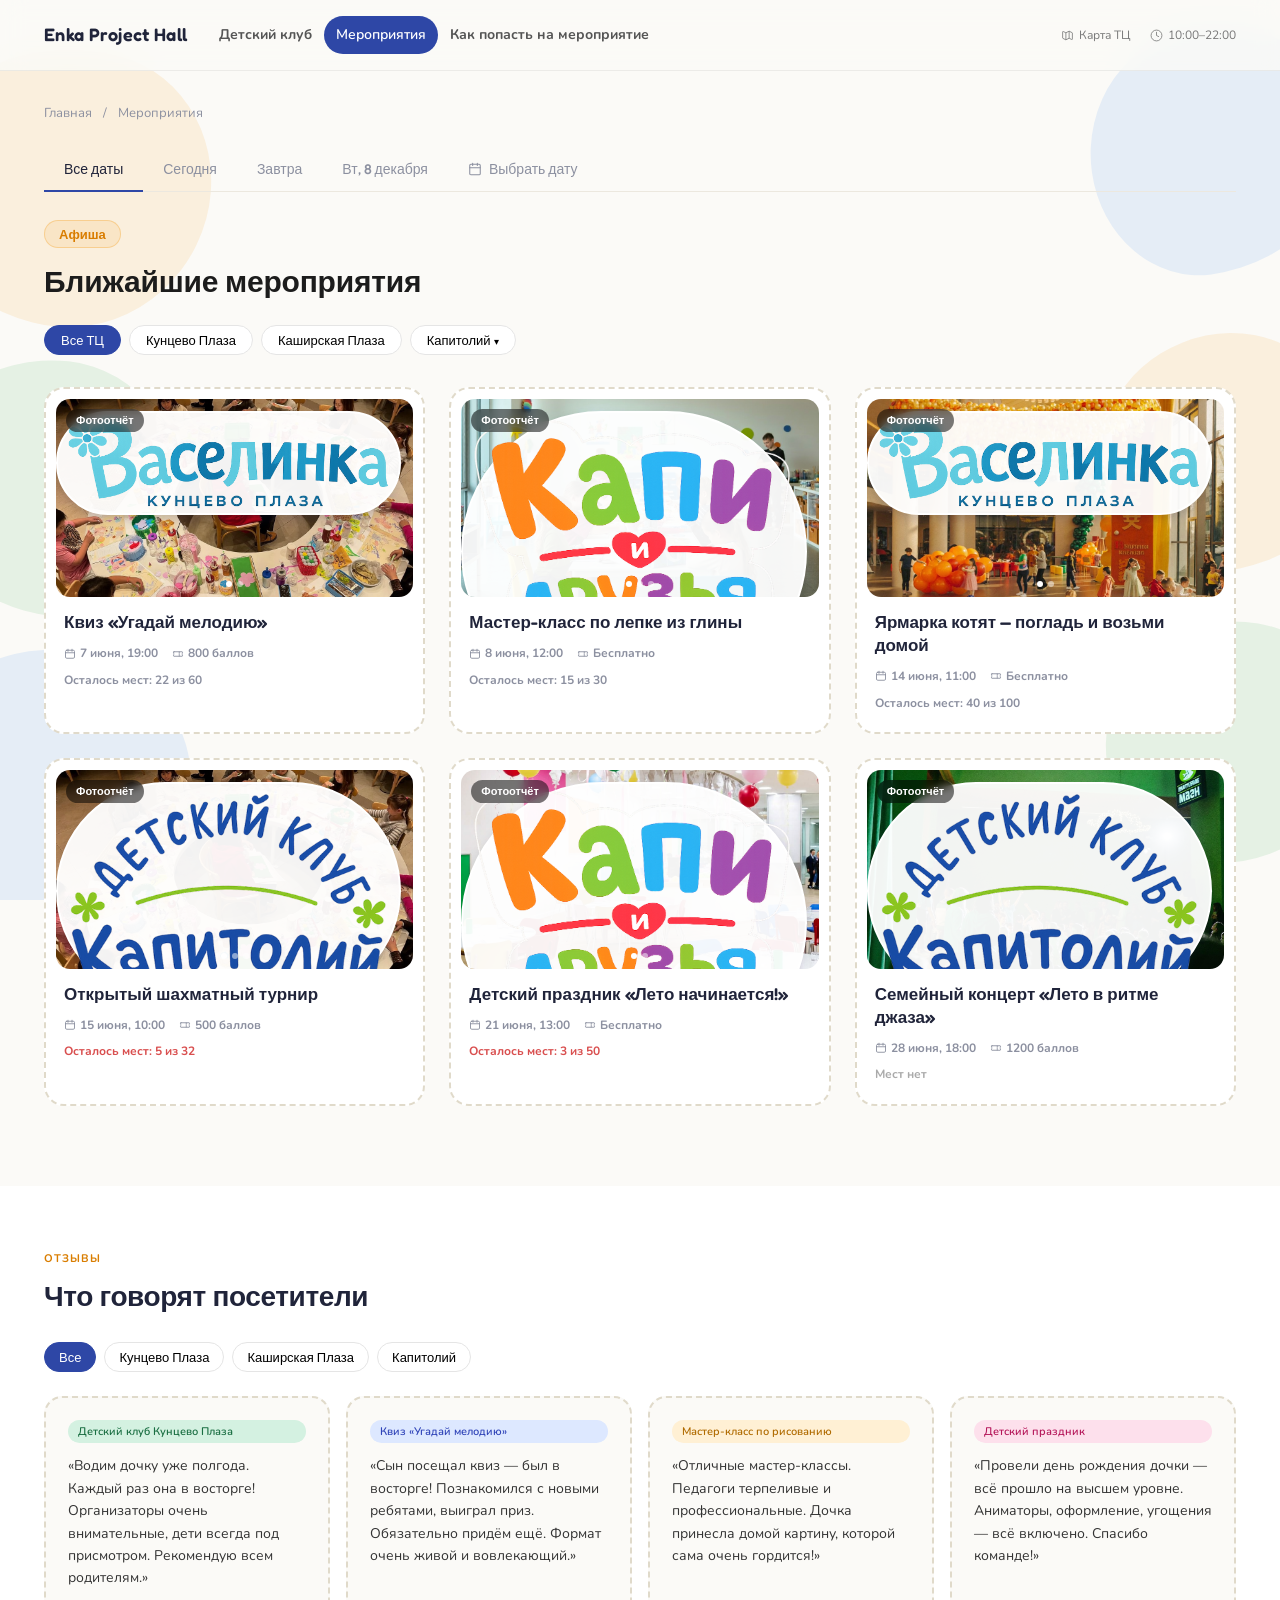
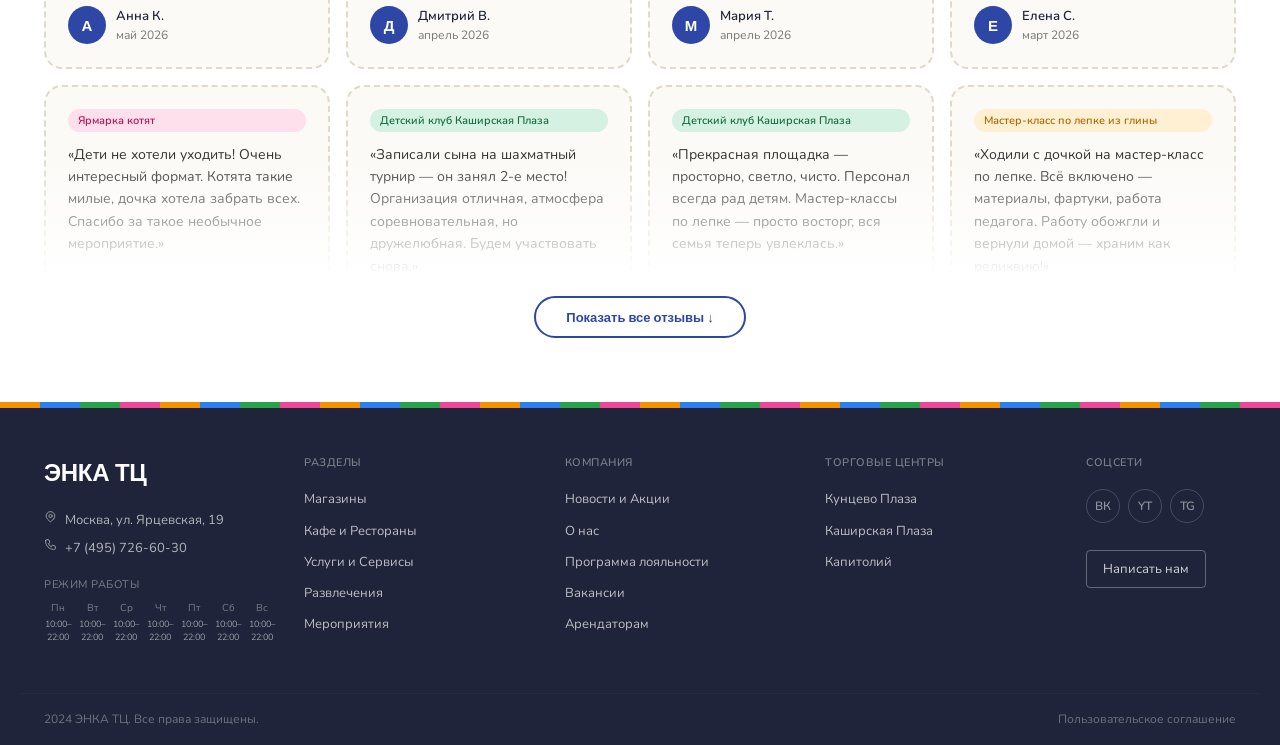
==== commit 97cd1363: "Add TC logos and mascots; replace text badges with logo images New assets (img/): - логотип Кунцево " ====
--- a/index.html
+++ b/index.html
@@ -56,12 +56,13 @@
       font-size: 17px !important; font-weight: 600 !important;
     }
     .event-card__badge {
-      font-family: 'Fredoka', sans-serif !important;
-      font-weight: 600 !important; font-size: 12px !important;
+      background: rgba(255,255,255,0.95) !important;
       border: 2px solid #fff !important;
       box-shadow: 0 6px 14px -4px rgba(28,32,72,0.28) !important;
-      padding: 5px 13px !important;
-    }
+      padding: 4px 8px !important;
+      line-height: 1 !important;
+    }
+    .event-card__tc-logo { height: 26px; display: block; width: auto; object-fit: contain; }
     .event-card__meta, .event-card__seats {
       font-family: 'Nunito', sans-serif !important;
       font-weight: 700 !important;
@@ -221,7 +222,7 @@
       font-size: 13px; font-weight: 700; white-space: nowrap;
     }
     /* Gallery hints in cards */
-    .event-card__img-wrap { position: relative; overflow: hidden; cursor: zoom-in; }
+    .event-card__img-wrap { position: relative; overflow: hidden; }
     .event-card__gallery-dots {
       position: absolute; bottom: 10px; left: 0; right: 0;
       display: flex; gap: 5px; justify-content: center; pointer-events: none;
@@ -333,7 +334,7 @@
           <a href="event.html" class="event-card__link">
             <div class="event-card__img-wrap">
               <img src="img/hf_20260605_105018_34777873-0bb5-4d74-969a-7efc2752403d.png" alt="Квиз Угадай мелодию" loading="lazy">
-              <span class="event-card__badge">Кунцево Плаза</span>
+              <span class="event-card__badge"><img src="img/логотип Кунцево Плаза.png" alt="Кунцево Плаза" class="event-card__tc-logo"></span>
             </div>
             <div class="event-card__body">
               <h3 class="event-card__title">Квиз «Угадай мелодию»</h3>
@@ -350,7 +351,7 @@
           <a href="event.html" class="event-card__link">
             <div class="event-card__img-wrap">
               <img src="img/hf_20260605_104713_5b276bfe-0da5-4ce1-a019-d7908626c489.png" alt="Мастер-класс по лепке" loading="lazy">
-              <span class="event-card__badge">Каширская Плаза</span>
+              <span class="event-card__badge"><img src="img/логотип Каширская Плаза.png" alt="Каширская Плаза" class="event-card__tc-logo"></span>
             </div>
             <div class="event-card__body">
               <h3 class="event-card__title">Мастер-класс по лепке из глины</h3>
@@ -367,7 +368,7 @@
           <a href="event.html" class="event-card__link">
             <div class="event-card__img-wrap">
               <img src="img/hf_20260605_104644_2b12e580-48d6-42b9-b586-60da3f488c39.png" alt="Ярмарка котят" loading="lazy">
-              <span class="event-card__badge">Кунцево Плаза</span>
+              <span class="event-card__badge"><img src="img/логотип Кунцево Плаза.png" alt="Кунцево Плаза" class="event-card__tc-logo"></span>
             </div>
             <div class="event-card__body">
               <h3 class="event-card__title">Ярмарка котят — погладь и возьми домой</h3>
@@ -384,7 +385,7 @@
           <a href="event.html" class="event-card__link">
             <div class="event-card__img-wrap">
               <img src="img/hf_20260605_105018_34777873-0bb5-4d74-969a-7efc2752403d.png" alt="Шахматный турнир" loading="lazy">
-              <span class="event-card__badge">Капитолий</span>
+              <span class="event-card__badge"><img src="img/логотип Капитолий.png" alt="Капитолий" class="event-card__tc-logo"></span>
             </div>
             <div class="event-card__body">
               <h3 class="event-card__title">Открытый шахматный турнир</h3>
@@ -401,7 +402,7 @@
           <a href="event.html" class="event-card__link">
             <div class="event-card__img-wrap">
               <img src="img/hf_20260605_104809_157f395a-c945-48d2-80f0-a34dfb17ba7d.png" alt="Детский праздник" loading="lazy">
-              <span class="event-card__badge">Каширская Плаза</span>
+              <span class="event-card__badge"><img src="img/логотип Каширская Плаза.png" alt="Каширская Плаза" class="event-card__tc-logo"></span>
             </div>
             <div class="event-card__body">
               <h3 class="event-card__title">Детский праздник «Лето начинается!»</h3>
@@ -415,10 +416,10 @@
         </article>
 
         <article class="event-card" data-id="jazz-concert" data-tc="kapitoliy" data-type="concert" data-date="2026-06-28">
-          <a href="event.html" class="event-card__link">
+          <a href="event-jazz.html" class="event-card__link">
             <div class="event-card__img-wrap">
               <img src="img/hf_20260605_104737_00a8f8b5-2408-48d4-9c27-2b1f9f0a3313.png" alt="Семейный концерт" loading="lazy">
-              <span class="event-card__badge">Капитолий</span>
+              <span class="event-card__badge"><img src="img/логотип Капитолий.png" alt="Капитолий" class="event-card__tc-logo"></span>
             </div>
             <div class="event-card__body">
               <h3 class="event-card__title">Семейный концерт «Лето в ритме джаза»</h3>
@@ -633,19 +634,6 @@
       <a href="#">Пользовательское соглашение</a>
     </div>
   </footer>
-
-  <!-- Lightbox -->
-  <div class="lb-overlay" id="lbOverlay" aria-hidden="true"></div>
-  <div class="lb-modal" id="lbModal" role="dialog" aria-modal="true" aria-label="Просмотр фотографий">
-    <button class="lb-close" id="lbClose" aria-label="Закрыть">✕</button>
-    <button class="lb-nav lb-prev" id="lbPrev" aria-label="Предыдущее">‹</button>
-    <div class="lb-img-wrap" id="lbImgWrap">
-      <img class="lb-img" id="lbImg" src="" alt="">
-      <div class="lb-caption" id="lbCaption"></div>
-    </div>
-    <button class="lb-nav lb-next" id="lbNext" aria-label="Следующее">›</button>
-    <div class="lb-counter" id="lbCounter"></div>
-  </div>
 
   <!-- Calendar overlay + popup (outside document flow) -->
   <div class="cal-overlay" id="calOverlay"></div>
@@ -1304,16 +1292,6 @@
       calPopup.addEventListener('click', function (e) { e.stopPropagation(); });
 
 
-      /* ---- Badge colours (Task 5) ---- */
-      var BADGE_COLORS = {
-        'Кунцево Плаза':  '#F39200',
-        'Каширская Плаза': '#2D7FF0',
-        'Капитолий':      '#2BA24A'
-      };
-      document.querySelectorAll('.event-card__badge').forEach(function (b) {
-        var col = BADGE_COLORS[b.textContent.trim()];
-        if (col) { b.style.background = col; b.style.color = '#fff'; }
-      });
 
     })();
   </script>
@@ -1360,11 +1338,10 @@
   </script>
 
   <script>
-  /* ===== PHOTO GALLERY + LIGHTBOX ===== */
+  /* ===== PHOTO GALLERY (hover preview + фотоотчёт badge) ===== */
   (function () {
     'use strict';
 
-    /* ---- Данные фотографий ---- */
     var MALL_PHOTOS = {
       kuntsevo: [
         'img/hf_20260605_105018_34777873-0bb5-4d74-969a-7efc2752403d.png',
@@ -1411,96 +1388,20 @@
       ]
     };
 
-    /* ---- Определение состояния (прошло / не прошло) ---- */
     function isEventPast(dateStr) {
       var today = new Date(); today.setHours(0, 0, 0, 0);
       return new Date(dateStr + 'T00:00:00') < today;
     }
 
-    function formatRuDate(dateStr) {
-      var months = ['января','февраля','марта','апреля','мая','июня',
-                    'июля','августа','сентября','октября','ноября','декабря'];
-      var d = new Date(dateStr + 'T00:00:00');
-      return d.getDate() + ' ' + months[d.getMonth()] + ' ' + d.getFullYear();
-    }
-
-    /* ---- Лайтбокс ---- */
-    var lbPhotos = [], lbIndex = 0, lbTitle = '', lbDate = '';
-    var lbOverlay = document.getElementById('lbOverlay');
-    var lbModal   = document.getElementById('lbModal');
-    var lbImgWrap = document.getElementById('lbImgWrap');
-    var lbImg     = document.getElementById('lbImg');
-    var lbCaption = document.getElementById('lbCaption');
-    var lbClose   = document.getElementById('lbClose');
-    var lbPrev    = document.getElementById('lbPrev');
-    var lbNext    = document.getElementById('lbNext');
-    var lbCounter = document.getElementById('lbCounter');
-
-    function showSlide(idx) {
-      lbIndex = (idx + lbPhotos.length) % lbPhotos.length;
-      lbImg.src = lbPhotos[lbIndex];
-      lbImg.alt = lbTitle;
-      lbCaption.innerHTML =
-        '<div class="lb-caption__date">' + lbDate + '</div>' +
-        '<div class="lb-caption__title">' + lbTitle + '</div>';
-      lbPrev.disabled = lbNext.disabled = lbPhotos.length < 2;
-      lbCounter.textContent = lbPhotos.length > 1 ? (lbIndex + 1) + ' / ' + lbPhotos.length : '';
-    }
-
-    function openLightbox(photos, idx, title, date) {
-      lbPhotos = photos; lbTitle = title; lbDate = date;
-      showSlide(idx);
-      lbOverlay.classList.add('open');
-      lbModal.classList.add('open');
-      document.body.style.overflow = 'hidden';
-    }
-
-    function closeLightbox() {
-      lbOverlay.classList.remove('open');
-      lbModal.classList.remove('open');
-      document.body.style.overflow = '';
-    }
-
-    lbClose.addEventListener('click', closeLightbox);
-    lbOverlay.addEventListener('click', closeLightbox);
-    lbModal.addEventListener('click', function (e) {
-      if (e.target === lbModal) closeLightbox();
-    });
-    lbImgWrap.addEventListener('click', function (e) { e.stopPropagation(); });
-    lbPrev.addEventListener('click', function () { showSlide(lbIndex - 1); });
-    lbNext.addEventListener('click', function () { showSlide(lbIndex + 1); });
-
-    document.addEventListener('keydown', function (e) {
-      if (!lbModal.classList.contains('open')) return;
-      if (e.key === 'Escape')     closeLightbox();
-      if (e.key === 'ArrowLeft')  showSlide(lbIndex - 1);
-      if (e.key === 'ArrowRight') showSlide(lbIndex + 1);
-    });
-
-    /* Touch swipe */
-    var swipeStartX = null;
-    lbModal.addEventListener('touchstart', function (e) {
-      swipeStartX = e.touches[0].clientX;
-    }, { passive: true });
-    lbModal.addEventListener('touchend', function (e) {
-      if (swipeStartX === null) return;
-      var dx = e.changedTouches[0].clientX - swipeStartX;
-      if (Math.abs(dx) > 50) dx < 0 ? showSlide(lbIndex + 1) : showSlide(lbIndex - 1);
-      swipeStartX = null;
-    });
-
-    /* ---- Инициализация галерей в карточках ---- */
     document.querySelectorAll('.event-card').forEach(function (card) {
       var id      = card.dataset.id;
       var tc      = card.dataset.tc;
       var dateStr = card.dataset.date;
-      var title   = (card.querySelector('.event-card__title') || {}).textContent || '';
       var imgWrap = card.querySelector('.event-card__img-wrap');
       var imgEl   = imgWrap && imgWrap.querySelector('img');
       if (!imgWrap || !imgEl) return;
 
       var past   = isEventPast(dateStr);
-      /* Состояние А — прошло → фотоотчёт события; Состояние Б — не прошло → фото ТЦ */
       var photos = past ? (EVENT_PHOTOS[id] || []) : (MALL_PHOTOS[tc] || []);
       if (!photos.length) photos = [imgEl.getAttribute('src')];
 
@@ -1526,7 +1427,6 @@
         });
         imgWrap.appendChild(dotsWrap);
 
-        /* Ховер: меняем фото в зависимости от позиции курсора по X */
         var hIdx = 0;
         imgWrap.addEventListener('mousemove', function (e) {
           var rect = imgWrap.getBoundingClientRect();
@@ -1542,14 +1442,7 @@
           dots.forEach(function (d, i) { d.classList.toggle('active', i === 0); });
         });
       }
-
-      /* Клик → лайтбокс (отменяем переход по ссылке карточки) */
-      imgWrap.addEventListener('click', function (e) {
-        e.preventDefault();
-        e.stopPropagation();
-        var cur = photos.indexOf(imgEl.getAttribute('src'));
-        openLightbox(photos, cur >= 0 ? cur : 0, title, formatRuDate(dateStr));
-      });
+      /* Клик — переход по ссылке карточки работает штатно */
     });
 
   })();
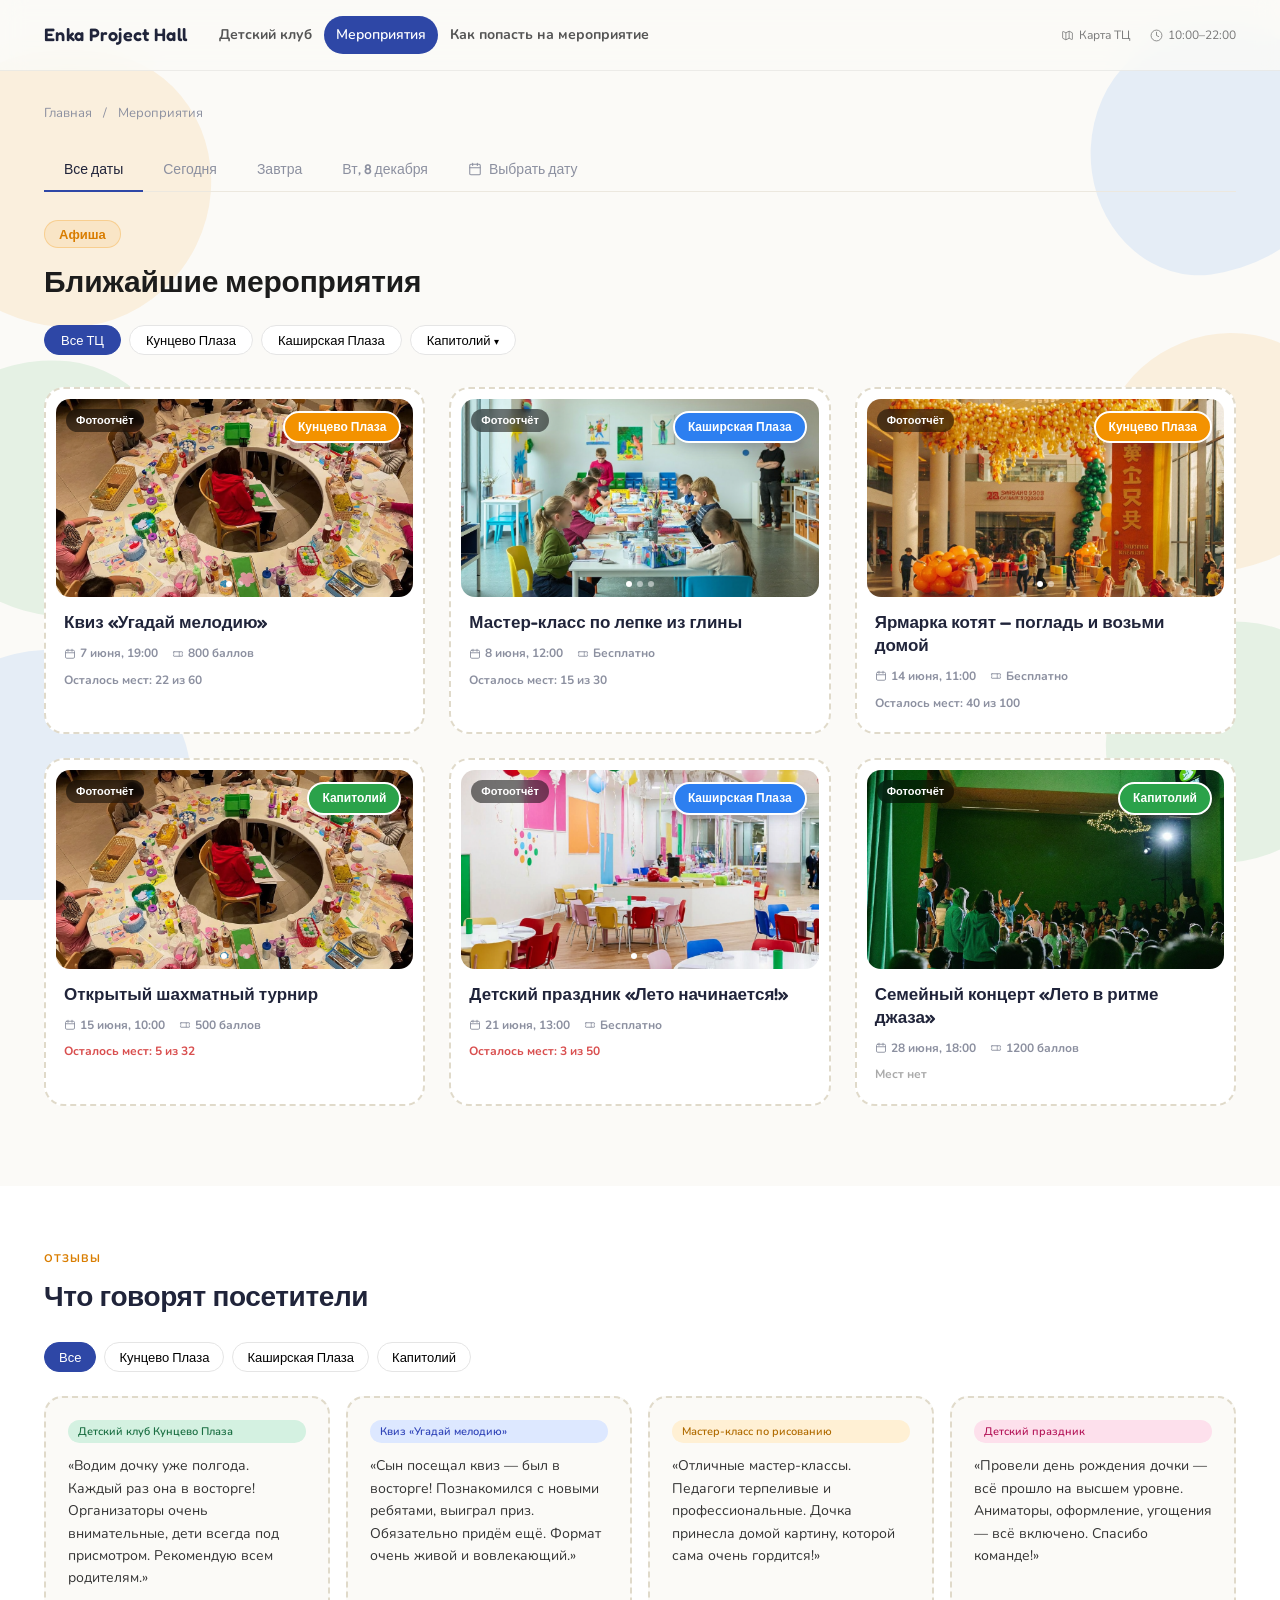
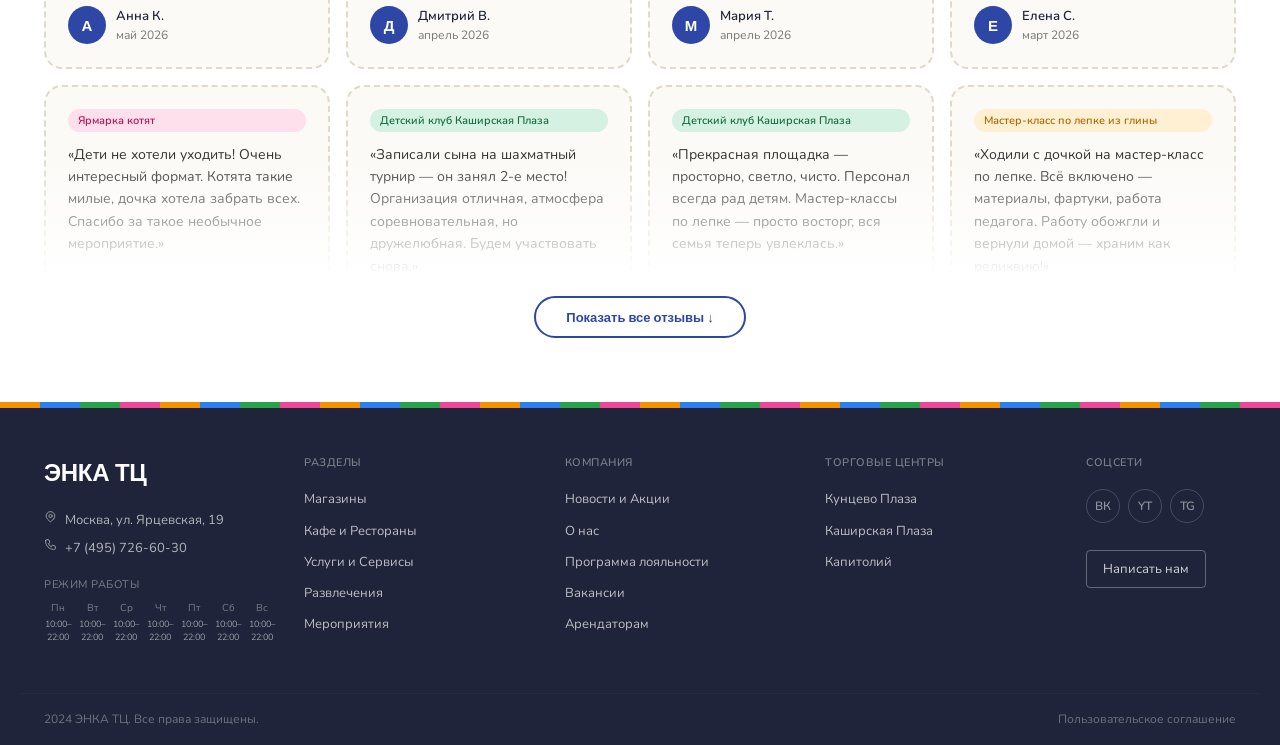
==== commit 392d5b99: "Revert afisha badges to colored text; add logos+mascots to kids landings index.html: text badges res" ====
--- a/index.html
+++ b/index.html
@@ -56,13 +56,12 @@
       font-size: 17px !important; font-weight: 600 !important;
     }
     .event-card__badge {
-      background: rgba(255,255,255,0.95) !important;
+      font-family: 'Fredoka', sans-serif !important;
+      font-weight: 600 !important; font-size: 12px !important;
       border: 2px solid #fff !important;
       box-shadow: 0 6px 14px -4px rgba(28,32,72,0.28) !important;
-      padding: 4px 8px !important;
-      line-height: 1 !important;
-    }
-    .event-card__tc-logo { height: 26px; display: block; width: auto; object-fit: contain; }
+      padding: 5px 13px !important;
+    }
     .event-card__meta, .event-card__seats {
       font-family: 'Nunito', sans-serif !important;
       font-weight: 700 !important;
@@ -334,7 +333,7 @@
           <a href="event.html" class="event-card__link">
             <div class="event-card__img-wrap">
               <img src="img/hf_20260605_105018_34777873-0bb5-4d74-969a-7efc2752403d.png" alt="Квиз Угадай мелодию" loading="lazy">
-              <span class="event-card__badge"><img src="img/логотип Кунцево Плаза.png" alt="Кунцево Плаза" class="event-card__tc-logo"></span>
+              <span class="event-card__badge">Кунцево Плаза</span>
             </div>
             <div class="event-card__body">
               <h3 class="event-card__title">Квиз «Угадай мелодию»</h3>
@@ -351,7 +350,7 @@
           <a href="event.html" class="event-card__link">
             <div class="event-card__img-wrap">
               <img src="img/hf_20260605_104713_5b276bfe-0da5-4ce1-a019-d7908626c489.png" alt="Мастер-класс по лепке" loading="lazy">
-              <span class="event-card__badge"><img src="img/логотип Каширская Плаза.png" alt="Каширская Плаза" class="event-card__tc-logo"></span>
+              <span class="event-card__badge">Каширская Плаза</span>
             </div>
             <div class="event-card__body">
               <h3 class="event-card__title">Мастер-класс по лепке из глины</h3>
@@ -368,7 +367,7 @@
           <a href="event.html" class="event-card__link">
             <div class="event-card__img-wrap">
               <img src="img/hf_20260605_104644_2b12e580-48d6-42b9-b586-60da3f488c39.png" alt="Ярмарка котят" loading="lazy">
-              <span class="event-card__badge"><img src="img/логотип Кунцево Плаза.png" alt="Кунцево Плаза" class="event-card__tc-logo"></span>
+              <span class="event-card__badge">Кунцево Плаза</span>
             </div>
             <div class="event-card__body">
               <h3 class="event-card__title">Ярмарка котят — погладь и возьми домой</h3>
@@ -385,7 +384,7 @@
           <a href="event.html" class="event-card__link">
             <div class="event-card__img-wrap">
               <img src="img/hf_20260605_105018_34777873-0bb5-4d74-969a-7efc2752403d.png" alt="Шахматный турнир" loading="lazy">
-              <span class="event-card__badge"><img src="img/логотип Капитолий.png" alt="Капитолий" class="event-card__tc-logo"></span>
+              <span class="event-card__badge">Капитолий</span>
             </div>
             <div class="event-card__body">
               <h3 class="event-card__title">Открытый шахматный турнир</h3>
@@ -402,7 +401,7 @@
           <a href="event.html" class="event-card__link">
             <div class="event-card__img-wrap">
               <img src="img/hf_20260605_104809_157f395a-c945-48d2-80f0-a34dfb17ba7d.png" alt="Детский праздник" loading="lazy">
-              <span class="event-card__badge"><img src="img/логотип Каширская Плаза.png" alt="Каширская Плаза" class="event-card__tc-logo"></span>
+              <span class="event-card__badge">Каширская Плаза</span>
             </div>
             <div class="event-card__body">
               <h3 class="event-card__title">Детский праздник «Лето начинается!»</h3>
@@ -419,7 +418,7 @@
           <a href="event-jazz.html" class="event-card__link">
             <div class="event-card__img-wrap">
               <img src="img/hf_20260605_104737_00a8f8b5-2408-48d4-9c27-2b1f9f0a3313.png" alt="Семейный концерт" loading="lazy">
-              <span class="event-card__badge"><img src="img/логотип Капитолий.png" alt="Капитолий" class="event-card__tc-logo"></span>
+              <span class="event-card__badge">Капитолий</span>
             </div>
             <div class="event-card__body">
               <h3 class="event-card__title">Семейный концерт «Лето в ритме джаза»</h3>
@@ -1291,7 +1290,16 @@
       calOverlay.addEventListener('click', closeCalendar);
       calPopup.addEventListener('click', function (e) { e.stopPropagation(); });
 
-
+      /* ---- Badge colours ---- */
+      var BADGE_COLORS = {
+        'Кунцево Плаза':  '#F39200',
+        'Каширская Плаза': '#2D7FF0',
+        'Капитолий':      '#2BA24A'
+      };
+      document.querySelectorAll('.event-card__badge').forEach(function (b) {
+        var col = BADGE_COLORS[b.textContent.trim()];
+        if (col) { b.style.background = col; b.style.color = '#fff'; }
+      });
 
     })();
   </script>
